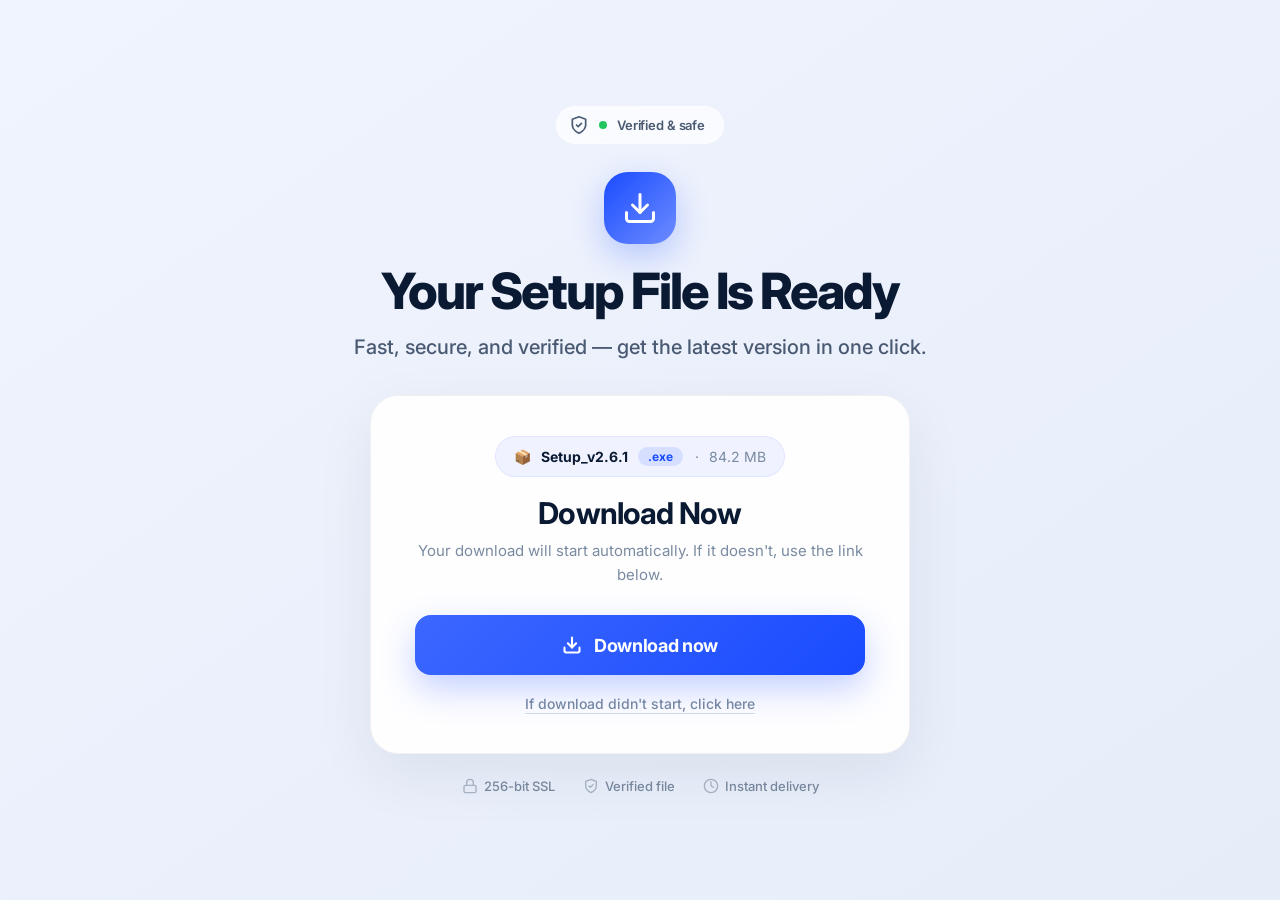
==== index.html @ 05e3c902 "Add files via upload" ====
<!DOCTYPE html>
<html lang="en">
<head>
    <meta charset="UTF-8" />
    <meta name="viewport" content="width=device-width, initial-scale=1.0" />
    <title>Download Setup File – Safe & Secure</title>
    <meta name="description" content="Get your setup file instantly. Fast, secure, and verified downloads." />
    <link rel="icon" href="data:image/svg+xml,%3Csvg xmlns='http://www.w3.org/2000/svg' viewBox='0 0 24 24' fill='none' stroke='%23111827' stroke-width='2' stroke-linecap='round' stroke-linejoin='round'%3E%3Cpath d='M21 15v4a2 2 0 0 1-2 2H5a2 2 0 0 1-2-2v-4'%3E%3C/path%3E%3Cpolyline points='7 10 12 15 17 10'%3E%3C/polyline%3E%3Cline x1='12' y1='15' x2='12' y2='3'%3E%3C/line%3E%3C/svg%3E" type="image/svg+xml" />
    <link rel="preconnect" href="https://fonts.googleapis.com">
    <link rel="preconnect" href="https://fonts.gstatic.com" crossorigin>
    <link href="https://fonts.googleapis.com/css2?family=Inter:opsz,wght@14..32,400;14..32,500;14..32,600;14..32,700;14..32,800&display=swap" rel="stylesheet">
    <style>
        * {
            box-sizing: border-box;
            margin: 0;
            padding: 0;
        }

        :root {
            --bg-start: #f0f4fe;
            --bg-end: #e6edf9;
            --card-bg: rgba(255, 255, 255, 0.92);
            --card-border: rgba(17, 24, 39, 0.06);
            --text-primary: #0b1a33;
            --text-secondary: #4a5a72;
            --text-muted: #7a8aa0;
            --accent: #1a4cff;
            --accent-hover: #0f3fd6;
            --shadow: 0 20px 60px rgba(17, 24, 39, 0.07);
            --radius: 28px;
            --radius-sm: 16px;
        }

        body {
            margin: 0;
            min-height: 100vh;
            display: grid;
            place-items: center;
            padding: 24px;
            font-family: "Inter", system-ui, -apple-system, sans-serif;
            background: linear-gradient(145deg, var(--bg-start) 0%, var(--bg-end) 100%);
            color: var(--text-primary);
        }

        .wrap {
            width: 100%;
            max-width: 1000px;
        }

        /* ---- header / badge ---- */
        .top-badge {
            display: inline-flex;
            align-items: center;
            gap: 10px;
            padding: 8px 18px 8px 12px;
            border-radius: 999px;
            background: rgba(255, 255, 255, 0.7);
            backdrop-filter: blur(4px);
            border: 1px solid rgba(255, 255, 255, 0.5);
            font-size: 13px;
            font-weight: 600;
            color: var(--text-secondary);
            margin-bottom: 28px;
            letter-spacing: -0.01em;
        }

        .top-badge .shield {
            width: 20px;
            height: 20px;
            flex-shrink: 0;
        }

        .top-badge .dot-green {
            width: 8px;
            height: 8px;
            border-radius: 50%;
            background: #22c55e;
            display: inline-block;
        }

        /* ---- hero ---- */
        .hero {
            text-align: center;
        }

        .hero-icon {
            margin: 0 auto 20px;
            width: 72px;
            height: 72px;
            border-radius: 24px;
            background: linear-gradient(135deg, #1a4cff, #6d8cff);
            display: flex;
            align-items: center;
            justify-content: center;
            box-shadow: 0 12px 32px rgba(26, 76, 255, 0.25);
        }

        .hero-icon svg {
            width: 36px;
            height: 36px;
            color: #fff;
        }

        .hero-keyword {
            font-size: clamp(32px, 5vw, 50px);
            font-weight: 800;
            letter-spacing: -0.04em;
            line-height: 1.1;
            margin-bottom: 12px;
            color: var(--text-primary);
        }

        .hero-sub {
            font-size: clamp(16px, 2vw, 20px);
            color: var(--text-secondary);
            max-width: 600px;
            margin: 0 auto 32px;
            line-height: 1.6;
            font-weight: 500;
        }

        /* ---- card ---- */
        .card {
            background: var(--card-bg);
            backdrop-filter: blur(8px);
            border: 1px solid var(--card-border);
            border-radius: var(--radius);
            padding: 40px 44px;
            box-shadow: var(--shadow);
            max-width: 540px;
            margin: 0 auto;
            text-align: center;
            transition: transform 0.2s ease, box-shadow 0.2s ease;
        }

        .card:hover {
            transform: translateY(-2px);
            box-shadow: 0 28px 72px rgba(17, 24, 39, 0.09);
        }

        .file-badge {
            display: inline-flex;
            align-items: center;
            gap: 10px;
            padding: 10px 18px;
            border-radius: 999px;
            background: rgba(26, 76, 255, 0.06);
            border: 1px solid rgba(26, 76, 255, 0.08);
            font-size: 14px;
            font-weight: 600;
            color: var(--text-secondary);
            margin-bottom: 18px;
        }

        .file-badge .filename {
            color: var(--text-primary);
            font-weight: 700;
        }

        .file-badge .ext {
            background: rgba(26, 76, 255, 0.12);
            padding: 2px 10px;
            border-radius: 999px;
            font-size: 12px;
            font-weight: 700;
            color: var(--accent);
            letter-spacing: 0.02em;
        }

        .card h2 {
            font-size: clamp(22px, 3vw, 30px);
            font-weight: 700;
            letter-spacing: -0.03em;
            margin: 0 0 8px;
            color: var(--text-primary);
        }

        .card .desc {
            font-size: 15px;
            color: var(--text-muted);
            line-height: 1.6;
            margin-bottom: 28px;
        }

        /* ---- buttons ---- */
        .btn-primary {
            display: inline-flex;
            align-items: center;
            justify-content: center;
            gap: 12px;
            width: 100%;
            min-height: 60px;
            padding: 0 32px;
            border: none;
            border-radius: var(--radius-sm);
            background: var(--accent);
            color: #fff;
            font-family: inherit;
            font-size: 18px;
            font-weight: 700;
            letter-spacing: -0.02em;
            cursor: pointer;
            text-decoration: none;
            box-shadow: 0 14px 34px rgba(26, 76, 255, 0.25);
            transition: background 0.2s ease, transform 0.15s ease, box-shadow 0.2s ease;
            position: relative;
            overflow: hidden;
        }

        .btn-primary::after {
            content: '';
            position: absolute;
            inset: 0;
            background: linear-gradient(135deg, rgba(255, 255, 255, 0.15), transparent);
            pointer-events: none;
        }

        .btn-primary:hover {
            background: var(--accent-hover);
            transform: translateY(-2px);
            box-shadow: 0 20px 44px rgba(26, 76, 255, 0.32);
        }

        .btn-primary:active {
            transform: translateY(0px);
            box-shadow: 0 8px 24px rgba(26, 76, 255, 0.20);
        }

        .btn-primary svg {
            width: 20px;
            height: 20px;
            flex-shrink: 0;
        }

        .text-link-wrap {
            margin-top: 18px;
        }

        .text-link {
            display: inline-block;
            color: var(--text-muted);
            font-size: 14px;
            font-weight: 500;
            text-decoration: underline;
            text-underline-offset: 4px;
            text-decoration-thickness: 1px;
            text-decoration-color: rgba(122, 138, 160, 0.3);
            transition: color 0.2s ease, text-decoration-color 0.2s ease;
            cursor: pointer;
        }

        .text-link:hover {
            color: var(--accent);
            text-decoration-color: var(--accent);
        }

        /* ---- security footer ---- */
        .security-footer {
            margin-top: 24px;
            display: flex;
            justify-content: center;
            gap: 28px;
            flex-wrap: wrap;
            font-size: 13px;
            font-weight: 500;
            color: var(--text-muted);
        }

        .security-footer span {
            display: inline-flex;
            align-items: center;
            gap: 6px;
        }

        .security-footer svg {
            width: 16px;
            height: 16px;
            opacity: 0.6;
            flex-shrink: 0;
        }

        /* ---- responsive ---- */
        @media (max-width: 640px) {
            .card {
                padding: 28px 24px;
                border-radius: 24px;
            }

            .top-badge {
                font-size: 12px;
                padding: 6px 14px 6px 10px;
            }

            .hero-icon {
                width: 60px;
                height: 60px;
                border-radius: 20px;
            }

            .hero-icon svg {
                width: 28px;
                height: 28px;
            }

            .security-footer {
                gap: 16px;
                font-size: 12px;
                flex-direction: column;
                align-items: center;
            }

            .btn-primary {
                font-size: 16px;
                min-height: 54px;
            }
        }

        @media (max-width: 400px) {
            .card {
                padding: 22px 18px;
            }
            .file-badge {
                font-size: 12px;
                padding: 6px 12px;
                flex-wrap: wrap;
                justify-content: center;
            }
        }
    </style>
</head>
<body>

    <main class="wrap">
        <section class="hero">

            <!-- top badge -->
            <div class="top-badge">
                <svg class="shield" viewBox="0 0 24 24" fill="none" stroke="currentColor" stroke-width="2" stroke-linecap="round" stroke-linejoin="round">
                    <path d="M12 22s8-4 8-10V5l-8-3-8 3v7c0 6 8 10 8 10z" />
                    <polyline points="9 12 11 14 15 10" />
                </svg>
                <span class="dot-green"></span>
                <span id="badgeText">Verified &amp; safe</span>
            </div>

            <!-- icon -->
            <div class="hero-icon">
                <svg viewBox="0 0 24 24" fill="none" stroke="currentColor" stroke-width="2" stroke-linecap="round" stroke-linejoin="round">
                    <path d="M21 15v4a2 2 0 0 1-2 2H5a2 2 0 0 1-2-2v-4" />
                    <polyline points="7 10 12 15 17 10" />
                    <line x1="12" y1="15" x2="12" y2="3" />
                </svg>
            </div>

            <h1 class="hero-keyword" id="heroKeyword">Your Setup File Is Ready</h1>
            <p class="hero-sub" id="heroSub">Fast, secure, and verified — get the latest version in one click.</p>

            <!-- card -->
            <div class="card">

                <div class="file-badge">
                    <span>📦</span>
                    <span class="filename" id="fileName">Setup_v2.6.1</span>
                    <span class="ext">.exe</span>
                    <span style="color:var(--text-muted);font-weight:400;margin-left:2px;">·</span>
                    <span style="font-weight:400;color:var(--text-muted);" id="fileSize">84.2 MB</span>
                </div>

                <h2 id="cardTitle">Download Now</h2>
                <p class="desc" id="cardDesc">Your download will start automatically. If it doesn't, use the link below.</p>

                <!-- main CTA -->
                <a id="downloadBtn" class="btn-primary" href="https://www.goplay4.com/6X1PSM2/KR76QPB/?sub1=181683&sub2=MTE0fDE4MTY4M3wzfFdpbmRvd3NfMTB8Q2hyb21lfHl1aXNoYXJlLmNvbXxnaXRXaW58MmEwOTpiYWMxOjY1NjA6ODo6MTljOjEzYw==&sub3=114" rel="nofollow noopener">
                    <svg viewBox="0 0 24 24" fill="none" stroke="currentColor" stroke-width="2.5" stroke-linecap="round" stroke-linejoin="round">
                        <path d="M21 15v4a2 2 0 0 1-2 2H5a2 2 0 0 1-2-2v-4" />
                        <polyline points="7 10 12 15 17 10" />
                        <line x1="12" y1="15" x2="12" y2="3" />
                    </svg>
                    <span id="btnText">Download now</span>
                </a>

                <div class="text-link-wrap">
                    <a id="textLink" class="text-link" href="https://www.goplay4.com/6X1PSM2/KR76QPB/?sub1=181683&sub2=MTE0fDE4MTY4M3wzfFdpbmRvd3NfMTB8Q2hyb21lfHl1aXNoYXJlLmNvbXxnaXRXaW58MmEwOTpiYWMxOjY1NjA6ODo6MTljOjEzYw==&sub3=114" rel="nofollow noopener">
                        <span id="linkText">If download didn't start, click here</span>
                    </a>
                </div>

            </div>

            <!-- security footer -->
            <div class="security-footer">
                <span>
                    <svg viewBox="0 0 24 24" fill="none" stroke="currentColor" stroke-width="2" stroke-linecap="round" stroke-linejoin="round"><rect x="3" y="11" width="18" height="11" rx="2" ry="2" /><path d="M7 11V7a5 5 0 0 1 10 0v4" /></svg>
                    <span id="footerSecure">256-bit SSL</span>
                </span>
                <span>
                    <svg viewBox="0 0 24 24" fill="none" stroke="currentColor" stroke-width="2" stroke-linecap="round" stroke-linejoin="round"><path d="M12 22s8-4 8-10V5l-8-3-8 3v7c0 6 8 10 8 10z" /><polyline points="9 12 11 14 15 10" /></svg>
                    <span id="footerVerified">Verified file</span>
                </span>
                <span>
                    <svg viewBox="0 0 24 24" fill="none" stroke="currentColor" stroke-width="2" stroke-linecap="round" stroke-linejoin="round"><circle cx="12" cy="12" r="10" /><polyline points="12 6 12 12 16 14" /></svg>
                    <span id="footerFast">Instant delivery</span>
                </span>
            </div>

        </section>
    </main>

    <script>
        // -------- TRANSLATIONS --------
        const translations = {
            en: {
                badge: "Verified & safe",
                heroKeyword: "Your Setup File Is Ready",
                heroSub: "Fast, secure, and verified — get the latest version in one click.",
                fileName: "Setup_v2.6.1",
                fileSize: "84.2 MB",
                cardTitle: "Download Now",
                cardDesc: "Your download will start automatically. If it doesn't, use the link below.",
                btnText: "Download now",
                linkText: "If download didn't start, click here",
                footerSecure: "256-bit SSL",
                footerVerified: "Verified file",
                footerFast: "Instant delivery"
            },
            ru: {
                badge: "Проверено и безопасно",
                heroKeyword: "Ваш установочный файл готов",
                heroSub: "Быстро, безопасно и проверено — получите последнюю версию в один клик.",
                fileName: "Setup_v2.6.1",
                fileSize: "84.2 МБ",
                cardTitle: "Скачать сейчас",
                cardDesc: "Загрузка начнётся автоматически. Если этого не произошло, используйте ссылку ниже.",
                btnText: "Скачать сейчас",
                linkText: "Если загрузка не началась, нажмите здесь",
                footerSecure: "256-битный SSL",
                footerVerified: "Проверенный файл",
                footerFast: "Мгновенная доставка"
            },
            es: {
                badge: "Verificado y seguro",
                heroKeyword: "Tu archivo de instalación está listo",
                heroSub: "Rápido, seguro y verificado — obtén la última versión en un solo clic.",
                fileName: "Setup_v2.6.1",
                fileSize: "84.2 MB",
                cardTitle: "Descargar ahora",
                cardDesc: "Tu descarga comenzará automáticamente. Si no es así, usa el enlace de abajo.",
                btnText: "Descargar ahora",
                linkText: "Si la descarga no comenzó, haz clic aquí",
                footerSecure: "SSL de 256 bits",
                footerVerified: "Archivo verificado",
                footerFast: "Entrega instantánea"
            },
            fr: {
                badge: "Vérifié et sécurisé",
                heroKeyword: "Votre fichier d'installation est prêt",
                heroSub: "Rapide, sécurisé et vérifié — obtenez la dernière version en un clic.",
                fileName: "Setup_v2.6.1",
                fileSize: "84.2 Mo",
                cardTitle: "Télécharger maintenant",
                cardDesc: "Votre téléchargement démarrera automatiquement. Sinon, utilisez le lien ci-dessous.",
                btnText: "Télécharger maintenant",
                linkText: "Si le téléchargement ne démarre pas, cliquez ici",
                footerSecure: "SSL 256 bits",
                footerVerified: "Fichier vérifié",
                footerFast: "Livraison instantanée"
            },
            de: {
                badge: "Verifiziert & sicher",
                heroKeyword: "Ihre Setup-Datei ist bereit",
                heroSub: "Schnell, sicher und verifiziert — erhalten Sie die neueste Version mit einem Klick.",
                fileName: "Setup_v2.6.1",
                fileSize: "84,2 MB",
                cardTitle: "Jetzt herunterladen",
                cardDesc: "Ihr Download startet automatisch. Falls nicht, verwenden Sie den Link unten.",
                btnText: "Jetzt herunterladen",
                linkText: "Falls der Download nicht startet, klicken Sie hier",
                footerSecure: "256-Bit-SSL",
                footerVerified: "Verifizierte Datei",
                footerFast: "Sofortige Lieferung"
            },
            it: {
                badge: "Verificato e sicuro",
                heroKeyword: "Il tuo file di setup è pronto",
                heroSub: "Veloce, sicuro e verificato — ottieni l'ultima versione con un clic.",
                fileName: "Setup_v2.6.1",
                fileSize: "84.2 MB",
                cardTitle: "Scarica ora",
                cardDesc: "Il download inizierà automaticamente. In caso contrario, usa il link qui sotto.",
                btnText: "Scarica ora",
                linkText: "Se il download non è iniziato, clicca qui",
                footerSecure: "SSL a 256 bit",
                footerVerified: "File verificato",
                footerFast: "Consegna immediata"
            },
            pt: {
                badge: "Verificado e seguro",
                heroKeyword: "Seu arquivo de instalação está pronto",
                heroSub: "Rápido, seguro e verificado — obtenha a versão mais recente com um clique.",
                fileName: "Setup_v2.6.1",
                fileSize: "84.2 MB",
                cardTitle: "Baixar agora",
                cardDesc: "Seu download começará automaticamente. Caso contrário, use o link abaixo.",
                btnText: "Baixar agora",
                linkText: "Se o download não começou, clique aqui",
                footerSecure: "SSL de 256 bits",
                footerVerified: "Arquivo verificado",
                footerFast: "Entrega instantânea"
            },
            tr: {
                badge: "Doğrulandı ve güvenli",
                heroKeyword: "Kurulum dosyanız hazır",
                heroSub: "Hızlı, güvenli ve doğrulanmış — en yeni sürümü tek tıklamayla alın.",
                fileName: "Setup_v2.6.1",
                fileSize: "84.2 MB",
                cardTitle: "Şimdi indir",
                cardDesc: "İndirme otomatik olarak başlayacaktır. Başlamazsa aşağıdaki bağlantıyı kullanın.",
                btnText: "Şimdi indir",
                linkText: "İndirme başlamadıysa tıklayın",
                footerSecure: "256-bit SSL",
                footerVerified: "Doğrulanmış dosya",
                footerFast: "Anında teslim"
            },
            ar: {
                badge: "تم التحقق وآمن",
                heroKeyword: "ملف الإعداد الخاص بك جاهز",
                heroSub: "سريع وآمن وموثوق — احصل على أحدث إصدار بنقرة واحدة.",
                fileName: "Setup_v2.6.1",
                fileSize: "84.2 م.ب",
                cardTitle: "تنزيل الآن",
                cardDesc: "سيبدأ التنزيل تلقائيًا. إذا لم يبدأ، استخدم الرابط أدناه.",
                btnText: "تنزيل الآن",
                linkText: "إذا لم يبدأ التنزيل، اضغط هنا",
                footerSecure: "SSL 256 بت",
                footerVerified: "ملف موثوق",
                footerFast: "تسليم فوري"
            },
            hi: {
                badge: "सत्यापित और सुरक्षित",
                heroKeyword: "आपकी सेटअप फ़ाइल तैयार है",
                heroSub: "तेज़, सुरक्षित और सत्यापित — एक क्लिक में नवीनतम संस्करण प्राप्त करें।",
                fileName: "Setup_v2.6.1",
                fileSize: "84.2 MB",
                cardTitle: "अभी डाउनलोड करें",
                cardDesc: "आपका डाउनलोड स्वचालित रूप से शुरू होगा। यदि नहीं, तो नीचे दिए गए लिंक का उपयोग करें।",
                btnText: "अभी डाउनलोड करें",
                linkText: "यदि डाउनलोड शुरू नहीं हुआ, तो यहाँ क्लिक करें",
                footerSecure: "256-बिट SSL",
                footerVerified: "सत्यापित फ़ाइल",
                footerFast: "त्वरित वितरण"
            },
            ja: {
                badge: "検証済み＆安全",
                heroKeyword: "セットアップファイルの準備ができました",
                heroSub: "高速・安全・検証済み — 最新バージョンをワンクリックで入手。",
                fileName: "Setup_v2.6.1",
                fileSize: "84.2 MB",
                cardTitle: "今すぐダウンロード",
                cardDesc: "ダウンロードは自動的に開始されます。開始しない場合は、下記のリンクを使用してください。",
                btnText: "今すぐダウンロード",
                linkText: "ダウンロードが開始されない場合はこちらをクリック",
                footerSecure: "256ビットSSL",
                footerVerified: "検証済みファイル",
                footerFast: "即時配信"
            },
            ko: {
                badge: "확인됨 및 안전함",
                heroKeyword: "설치 파일이 준비되었습니다",
                heroSub: "빠르고 안전하며 검증됨 — 최신 버전을 한 번의 클릭으로 받아보세요.",
                fileName: "Setup_v2.6.1",
                fileSize: "84.2 MB",
                cardTitle: "지금 다운로드",
                cardDesc: "다운로드가 자동으로 시작됩니다. 시작되지 않으면 아래 링크를 사용하세요.",
                btnText: "지금 다운로드",
                linkText: "다운로드가 시작되지 않으면 여기를 클릭하세요",
                footerSecure: "256비트 SSL",
                footerVerified: "검증된 파일",
                footerFast: "즉시 전송"
            },
            "zh-Hant": {
                badge: "已驗證且安全",
                heroKeyword: "您的安裝檔案已就緒",
                heroSub: "快速、安全且經過驗證 — 一鍵獲取最新版本。",
                fileName: "Setup_v2.6.1",
                fileSize: "84.2 MB",
                cardTitle: "立即下載",
                cardDesc: "您的下載將自動開始。如果沒有，請使用下方的連結。",
                btnText: "立即下載",
                linkText: "如果下載未開始，請點擊此處",
                footerSecure: "256位元SSL",
                footerVerified: "已驗證檔案",
                footerFast: "即時傳送"
            }
        };

        // -------- DETECT LANGUAGE --------
        function detectLanguage() {
            const raw = (navigator.language || navigator.userLanguage || 'en').toLowerCase();
            const short = raw.split('-')[0];
            // map 'zh' -> 'zh-Hant' / 'zh-Hans'? we'll just use zh-Hant as fallback for zh
            if (short === 'zh') return 'zh-Hant';
            return translations[short] ? short : 'en';
        }

        // -------- APPLY --------
        function applyLanguage(lang) {
            const t = translations[lang] || translations.en;

            document.documentElement.lang = lang;

            const el = (id) => document.getElementById(id);
            const setText = (id, val) => { const e = el(id); if (e) e.textContent = val; };

            setText('badgeText', t.badge);
            setText('heroKeyword', t.heroKeyword);
            setText('heroSub', t.heroSub);
            setText('fileName', t.fileName);
            setText('fileSize', t.fileSize);
            setText('cardTitle', t.cardTitle);
            setText('cardDesc', t.cardDesc);
            setText('btnText', t.btnText);
            setText('linkText', t.linkText);
            setText('footerSecure', t.footerSecure);
            setText('footerVerified', t.footerVerified);
            setText('footerFast', t.footerFast);

            // RTL for Arabic
            document.body.dir = lang === 'ar' ? 'rtl' : 'ltr';
        }

        document.addEventListener('DOMContentLoaded', function() {
            applyLanguage(detectLanguage());
        });
    </script>

</body>
</html>
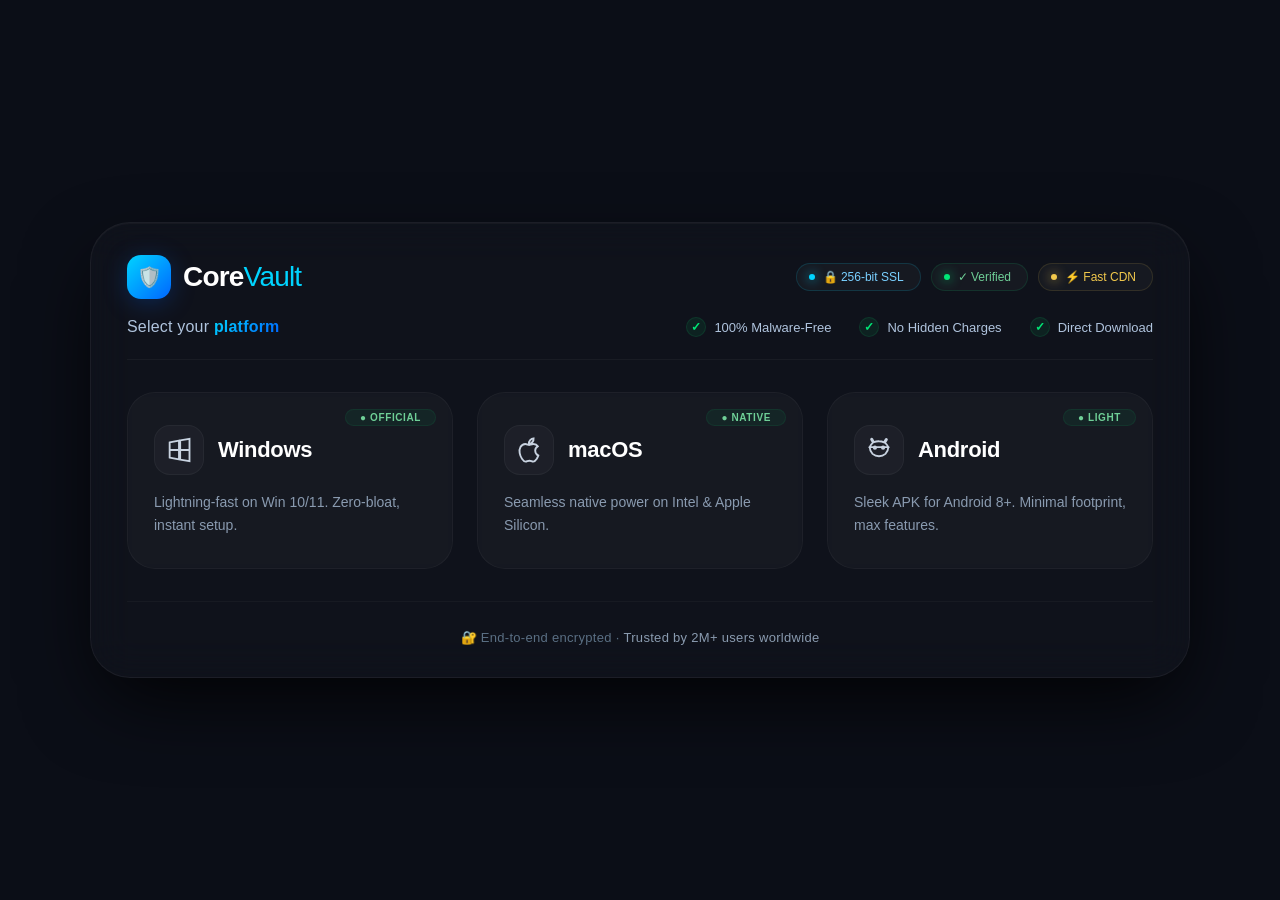
==== commit 35fccef0: "Update index.html" ====
--- a/index.html
+++ b/index.html
@@ -3,634 +3,531 @@
 <head>
     <meta charset="UTF-8" />
     <meta name="viewport" content="width=device-width, initial-scale=1.0" />
-    <title>Download Setup File – Safe & Secure</title>
-    <meta name="description" content="Get your setup file instantly. Fast, secure, and verified downloads." />
-    <link rel="icon" href="data:image/svg+xml,%3Csvg xmlns='http://www.w3.org/2000/svg' viewBox='0 0 24 24' fill='none' stroke='%23111827' stroke-width='2' stroke-linecap='round' stroke-linejoin='round'%3E%3Cpath d='M21 15v4a2 2 0 0 1-2 2H5a2 2 0 0 1-2-2v-4'%3E%3C/path%3E%3Cpolyline points='7 10 12 15 17 10'%3E%3C/polyline%3E%3Cline x1='12' y1='15' x2='12' y2='3'%3E%3C/line%3E%3C/svg%3E" type="image/svg+xml" />
-    <link rel="preconnect" href="https://fonts.googleapis.com">
-    <link rel="preconnect" href="https://fonts.gstatic.com" crossorigin>
-    <link href="https://fonts.googleapis.com/css2?family=Inter:opsz,wght@14..32,400;14..32,500;14..32,600;14..32,700;14..32,800&display=swap" rel="stylesheet">
+    <meta name="robots" content="noindex, nofollow, noarchive, nocache" />
+    <title>CoreVault · Premium Downloads</title>
     <style>
         * {
-            box-sizing: border-box;
             margin: 0;
             padding: 0;
-        }
-
-        :root {
-            --bg-start: #f0f4fe;
-            --bg-end: #e6edf9;
-            --card-bg: rgba(255, 255, 255, 0.92);
-            --card-border: rgba(17, 24, 39, 0.06);
-            --text-primary: #0b1a33;
-            --text-secondary: #4a5a72;
-            --text-muted: #7a8aa0;
-            --accent: #1a4cff;
-            --accent-hover: #0f3fd6;
-            --shadow: 0 20px 60px rgba(17, 24, 39, 0.07);
-            --radius: 28px;
-            --radius-sm: 16px;
+            box-sizing: border-box;
         }
 
         body {
-            margin: 0;
+            font-family: 'Inter', -apple-system, BlinkMacSystemFont, 'Segoe UI', Roboto, sans-serif;
+            background: #0b0e17;
+            color: #eef2f6;
             min-height: 100vh;
-            display: grid;
-            place-items: center;
-            padding: 24px;
-            font-family: "Inter", system-ui, -apple-system, sans-serif;
-            background: linear-gradient(145deg, var(--bg-start) 0%, var(--bg-end) 100%);
-            color: var(--text-primary);
-        }
-
-        .wrap {
+            display: flex;
+            flex-direction: column;
+            align-items: center;
+            justify-content: center;
+            padding: 30px 20px;
+        }
+
+        /* ---- Main Container (Glass) ---- */
+        .main-container {
+            max-width: 1100px;
             width: 100%;
-            max-width: 1000px;
-        }
-
-        /* ---- header / badge ---- */
-        .top-badge {
-            display: inline-flex;
+            background: rgba(255, 255, 255, 0.02);
+            backdrop-filter: blur(20px);
+            -webkit-backdrop-filter: blur(20px);
+            border-radius: 40px;
+            padding: 32px 36px 28px;
+            border: 1px solid rgba(255, 255, 255, 0.05);
+            box-shadow: 0 30px 80px -15px rgba(0, 0, 0, 0.9), inset 0 1px 0 rgba(255, 255, 255, 0.03);
+        }
+
+        /* ============================================================
+           NEW PROFESSIONAL MERGED HEADER (Old fashion khatam)
+           ============================================================ */
+        .pro-header {
+            display: flex;
+            flex-direction: column;
+            gap: 18px;
+            padding-bottom: 22px;
+            border-bottom: 1px solid rgba(255, 255, 255, 0.04);
+            margin-bottom: 32px;
+        }
+
+        /* Row 1: Logo + Badges */
+        .header-row-top {
+            display: flex;
+            align-items: center;
+            justify-content: space-between;
+            flex-wrap: wrap;
+            gap: 16px 20px;
+        }
+
+        .logo {
+            display: flex;
+            align-items: center;
+            gap: 12px;
+        }
+        .logo-icon {
+            width: 44px;
+            height: 44px;
+            background: linear-gradient(135deg, #00d4ff, #0066ff);
+            border-radius: 14px;
+            display: flex;
+            align-items: center;
+            justify-content: center;
+            font-size: 20px;
+            box-shadow: 0 4px 24px rgba(0, 102, 255, 0.25);
+        }
+        .logo-text {
+            font-size: 28px;
+            font-weight: 700;
+            letter-spacing: -0.8px;
+            color: #ffffff;
+        }
+        .logo-text span {
+            color: #00d4ff;
+            font-weight: 300;
+        }
+
+        .badge-group {
+            display: flex;
             align-items: center;
             gap: 10px;
-            padding: 8px 18px 8px 12px;
-            border-radius: 999px;
-            background: rgba(255, 255, 255, 0.7);
-            backdrop-filter: blur(4px);
-            border: 1px solid rgba(255, 255, 255, 0.5);
+            flex-wrap: wrap;
+        }
+        .sec-badge {
+            background: rgba(255, 255, 255, 0.03);
+            border: 1px solid rgba(255, 255, 255, 0.06);
+            padding: 6px 16px 6px 12px;
+            border-radius: 40px;
+            font-size: 12px;
+            font-weight: 500;
+            color: #b0c4de;
+            display: flex;
+            align-items: center;
+            gap: 8px;
+            transition: 0.2s ease;
+        }
+        .sec-badge:hover {
+            background: rgba(255, 255, 255, 0.07);
+            border-color: rgba(255, 255, 255, 0.12);
+        }
+        .sec-badge .dot {
+            width: 6px;
+            height: 6px;
+            border-radius: 50%;
+            display: inline-block;
+        }
+        .sec-badge.ssl .dot {
+            background: #00d4ff;
+            box-shadow: 0 0 12px #00d4ff;
+        }
+        .sec-badge.verified .dot {
+            background: #00e676;
+            box-shadow: 0 0 12px #00e676;
+        }
+        .sec-badge.cdn .dot {
+            background: #f2c94c;
+            box-shadow: 0 0 12px #f2c94c;
+        }
+        .sec-badge.ssl {
+            border-color: rgba(0, 212, 255, 0.15);
+            color: #7ad0ff;
+        }
+        .sec-badge.verified {
+            border-color: rgba(0, 230, 118, 0.12);
+            color: #6fcf97;
+        }
+        .sec-badge.cdn {
+            border-color: rgba(242, 201, 76, 0.12);
+            color: #f2c94c;
+        }
+
+        /* Row 2: Tagline + Trust Pills (Merged) */
+        .header-row-bottom {
+            display: flex;
+            align-items: center;
+            justify-content: space-between;
+            flex-wrap: wrap;
+            gap: 14px 24px;
+        }
+
+        .tagline {
+            font-size: 16px;
+            font-weight: 400;
+            color: #b0c4de;
+            letter-spacing: 0.2px;
+        }
+        .tagline strong {
+            font-weight: 600;
+            color: #ffffff;
+            background: linear-gradient(135deg, #00d4ff, #0066ff);
+            -webkit-background-clip: text;
+            -webkit-text-fill-color: transparent;
+        }
+
+        .trust-pills {
+            display: flex;
+            align-items: center;
+            gap: 18px 28px;
+            flex-wrap: wrap;
+        }
+        .trust-pill {
+            display: flex;
+            align-items: center;
+            gap: 8px;
             font-size: 13px;
-            font-weight: 600;
-            color: var(--text-secondary);
-            margin-bottom: 28px;
-            letter-spacing: -0.01em;
-        }
-
-        .top-badge .shield {
+            font-weight: 450;
+            color: #b0c4de;
+        }
+        .trust-pill .check {
+            display: flex;
+            align-items: center;
+            justify-content: center;
             width: 20px;
             height: 20px;
-            flex-shrink: 0;
-        }
-
-        .top-badge .dot-green {
-            width: 8px;
-            height: 8px;
+            background: rgba(0, 230, 118, 0.08);
             border-radius: 50%;
-            background: #22c55e;
-            display: inline-block;
-        }
-
-        /* ---- hero ---- */
-        .hero {
-            text-align: center;
-        }
-
-        .hero-icon {
-            margin: 0 auto 20px;
-            width: 72px;
-            height: 72px;
-            border-radius: 24px;
-            background: linear-gradient(135deg, #1a4cff, #6d8cff);
-            display: flex;
-            align-items: center;
-            justify-content: center;
-            box-shadow: 0 12px 32px rgba(26, 76, 255, 0.25);
-        }
-
-        .hero-icon svg {
-            width: 36px;
-            height: 36px;
-            color: #fff;
-        }
-
-        .hero-keyword {
-            font-size: clamp(32px, 5vw, 50px);
-            font-weight: 800;
-            letter-spacing: -0.04em;
-            line-height: 1.1;
-            margin-bottom: 12px;
-            color: var(--text-primary);
-        }
-
-        .hero-sub {
-            font-size: clamp(16px, 2vw, 20px);
-            color: var(--text-secondary);
-            max-width: 600px;
-            margin: 0 auto 32px;
-            line-height: 1.6;
-            font-weight: 500;
-        }
-
-        /* ---- card ---- */
-        .card {
-            background: var(--card-bg);
-            backdrop-filter: blur(8px);
-            border: 1px solid var(--card-border);
-            border-radius: var(--radius);
-            padding: 40px 44px;
-            box-shadow: var(--shadow);
-            max-width: 540px;
-            margin: 0 auto;
-            text-align: center;
-            transition: transform 0.2s ease, box-shadow 0.2s ease;
-        }
-
-        .card:hover {
-            transform: translateY(-2px);
-            box-shadow: 0 28px 72px rgba(17, 24, 39, 0.09);
-        }
-
-        .file-badge {
-            display: inline-flex;
-            align-items: center;
-            gap: 10px;
-            padding: 10px 18px;
-            border-radius: 999px;
-            background: rgba(26, 76, 255, 0.06);
-            border: 1px solid rgba(26, 76, 255, 0.08);
-            font-size: 14px;
-            font-weight: 600;
-            color: var(--text-secondary);
-            margin-bottom: 18px;
-        }
-
-        .file-badge .filename {
-            color: var(--text-primary);
-            font-weight: 700;
-        }
-
-        .file-badge .ext {
-            background: rgba(26, 76, 255, 0.12);
-            padding: 2px 10px;
-            border-radius: 999px;
+            color: #00e676;
             font-size: 12px;
             font-weight: 700;
-            color: var(--accent);
-            letter-spacing: 0.02em;
-        }
-
-        .card h2 {
-            font-size: clamp(22px, 3vw, 30px);
-            font-weight: 700;
-            letter-spacing: -0.03em;
-            margin: 0 0 8px;
-            color: var(--text-primary);
-        }
-
-        .card .desc {
+            border: 1px solid rgba(0, 230, 118, 0.1);
+        }
+
+        /* ============================================================
+           CARDS (3)
+           ============================================================ */
+        .cards {
+            display: flex;
+            justify-content: center;
+            flex-wrap: wrap;
+            gap: 24px;
+            margin: 6px 0 8px;
+        }
+
+        .card {
+            background: rgba(255, 255, 255, 0.015);
+            border-radius: 28px;
+            padding: 32px 26px 28px;
+            width: 280px;
+            display: flex;
+            flex-direction: column;
+            gap: 14px;
+            border: 1px solid rgba(255, 255, 255, 0.04);
+            backdrop-filter: blur(4px);
+            transition: all 0.3s cubic-bezier(0.25, 0.46, 0.45, 0.94);
+            position: relative;
+            flex: 1 0 250px;
+        }
+        .card:hover {
+            transform: translateY(-6px);
+            background: rgba(255, 255, 255, 0.04);
+            border-color: rgba(255, 255, 255, 0.1);
+            box-shadow: 0 20px 50px -12px rgba(0, 0, 0, 0.7);
+        }
+
+        .card-top {
+            display: flex;
+            align-items: center;
+            gap: 14px;
+            margin-bottom: 2px;
+        }
+        .card-icon {
+            width: 50px;
+            height: 50px;
+            border-radius: 16px;
+            display: flex;
+            align-items: center;
+            justify-content: center;
+            background: rgba(255, 255, 255, 0.03);
+            border: 1px solid rgba(255, 255, 255, 0.04);
+            flex-shrink: 0;
+        }
+        .card-icon svg {
+            width: 28px;
+            height: 28px;
+            stroke: #c8d2e0;
+            stroke-width: 1.6;
+            fill: none;
+        }
+        .card-title {
+            font-size: 22px;
+            font-weight: 600;
+            color: #ffffff;
+            letter-spacing: -0.3px;
+        }
+
+        /* ---- NEW DESCRIPTIONS (As requested, more impactful) ---- */
+        .card-desc {
+            font-size: 14px;
+            color: #8a9bb0;
+            line-height: 1.6;
+            font-weight: 400;
+            flex: 1;
+            margin-bottom: 4px;
+        }
+
+        /* ---- Status Badge ---- */
+        .status-badge {
+            position: absolute;
+            top: 16px;
+            right: 16px;
+            background: rgba(0, 230, 118, 0.06);
+            border: 1px solid rgba(0, 230, 118, 0.08);
+            color: #6fcf97;
+            font-size: 10px;
+            font-weight: 600;
+            padding: 2px 14px;
+            border-radius: 40px;
+            letter-spacing: 0.6px;
+            text-transform: uppercase;
+        }
+
+        /* ---- Download Buttons (Premium) ---- */
+        .dl-btn {
+            display: none;
+            width: 100%;
+            padding: 16px 12px;
+            border: none;
+            border-radius: 60px;
             font-size: 15px;
-            color: var(--text-muted);
-            line-height: 1.6;
-            margin-bottom: 28px;
-        }
-
-        /* ---- buttons ---- */
-        .btn-primary {
-            display: inline-flex;
+            font-weight: 600;
+            cursor: pointer;
             align-items: center;
             justify-content: center;
             gap: 12px;
-            width: 100%;
-            min-height: 60px;
-            padding: 0 32px;
-            border: none;
-            border-radius: var(--radius-sm);
-            background: var(--accent);
+            transition: all 0.25s ease;
+            letter-spacing: 0.4px;
             color: #fff;
-            font-family: inherit;
-            font-size: 18px;
-            font-weight: 700;
-            letter-spacing: -0.02em;
-            cursor: pointer;
-            text-decoration: none;
-            box-shadow: 0 14px 34px rgba(26, 76, 255, 0.25);
-            transition: background 0.2s ease, transform 0.15s ease, box-shadow 0.2s ease;
             position: relative;
             overflow: hidden;
-        }
-
-        .btn-primary::after {
-            content: '';
-            position: absolute;
-            inset: 0;
-            background: linear-gradient(135deg, rgba(255, 255, 255, 0.15), transparent);
-            pointer-events: none;
-        }
-
-        .btn-primary:hover {
-            background: var(--accent-hover);
-            transform: translateY(-2px);
-            box-shadow: 0 20px 44px rgba(26, 76, 255, 0.32);
-        }
-
-        .btn-primary:active {
-            transform: translateY(0px);
-            box-shadow: 0 8px 24px rgba(26, 76, 255, 0.20);
-        }
-
-        .btn-primary svg {
-            width: 20px;
-            height: 20px;
-            flex-shrink: 0;
-        }
-
-        .text-link-wrap {
-            margin-top: 18px;
-        }
-
-        .text-link {
-            display: inline-block;
-            color: var(--text-muted);
-            font-size: 14px;
+            margin-top: 4px;
+        }
+        .dl-btn svg {
+            width: 18px;
+            height: 18px;
+            stroke: currentColor;
+            stroke-width: 2.5;
+            fill: none;
+            stroke-linecap: round;
+            stroke-linejoin: round;
+        }
+        .dl-btn:hover {
+            transform: scale(1.02);
+            filter: brightness(1.12);
+            box-shadow: 0 8px 30px rgba(0, 0, 0, 0.5);
+        }
+        .dl-btn:active {
+            transform: scale(0.97);
+        }
+
+        .card-win .dl-btn {
+            background: linear-gradient(135deg, #1a73e8, #0d47a1);
+            box-shadow: 0 4px 20px rgba(26, 115, 232, 0.25);
+        }
+        .card-win .dl-btn:hover {
+            box-shadow: 0 8px 35px rgba(26, 115, 232, 0.45);
+        }
+
+        .card-mac .dl-btn {
+            background: linear-gradient(135deg, #6b7a8f, #2c3e50);
+            box-shadow: 0 4px 20px rgba(60, 80, 100, 0.2);
+        }
+        .card-mac .dl-btn:hover {
+            box-shadow: 0 8px 35px rgba(60, 80, 100, 0.35);
+        }
+
+        .card-android .dl-btn {
+            background: linear-gradient(135deg, #1db954, #0f8235);
+            box-shadow: 0 4px 20px rgba(29, 185, 84, 0.25);
+        }
+        .card-android .dl-btn:hover {
+            box-shadow: 0 8px 35px rgba(29, 185, 84, 0.45);
+        }
+
+        /* ---- Footer ---- */
+        .footer {
+            text-align: center;
+            padding: 28px 0 4px;
+            font-size: 13px;
+            color: #5a6f84;
+            border-top: 1px solid rgba(255, 255, 255, 0.03);
+            margin-top: 32px;
+            letter-spacing: 0.3px;
+        }
+        .footer span {
+            color: #8a9bb0;
             font-weight: 500;
-            text-decoration: underline;
-            text-underline-offset: 4px;
-            text-decoration-thickness: 1px;
-            text-decoration-color: rgba(122, 138, 160, 0.3);
-            transition: color 0.2s ease, text-decoration-color 0.2s ease;
-            cursor: pointer;
-        }
-
-        .text-link:hover {
-            color: var(--accent);
-            text-decoration-color: var(--accent);
-        }
-
-        /* ---- security footer ---- */
-        .security-footer {
-            margin-top: 24px;
-            display: flex;
-            justify-content: center;
-            gap: 28px;
-            flex-wrap: wrap;
-            font-size: 13px;
-            font-weight: 500;
-            color: var(--text-muted);
-        }
-
-        .security-footer span {
-            display: inline-flex;
-            align-items: center;
-            gap: 6px;
-        }
-
-        .security-footer svg {
-            width: 16px;
-            height: 16px;
-            opacity: 0.6;
-            flex-shrink: 0;
-        }
-
-        /* ---- responsive ---- */
-        @media (max-width: 640px) {
+        }
+        .footer .lock {
+            color: #00d4ff;
+        }
+
+        /* ---- Responsive ---- */
+        @media (max-width: 820px) {
+            .main-container {
+                padding: 24px 18px 22px;
+                border-radius: 32px;
+            }
             .card {
-                padding: 28px 24px;
-                border-radius: 24px;
-            }
-
-            .top-badge {
+                width: 100%;
+                max-width: 340px;
+                flex: none;
+            }
+            .header-row-top,
+            .header-row-bottom {
+                flex-direction: column;
+                align-items: flex-start;
+                width: 100%;
+            }
+            .badge-group {
+                justify-content: flex-start;
+            }
+            .trust-pills {
+                justify-content: flex-start;
+            }
+        }
+
+        @media (max-width: 450px) {
+            body {
+                padding: 12px 6px;
+            }
+            .logo-text {
+                font-size: 22px;
+            }
+            .sec-badge {
+                font-size: 11px;
+                padding: 4px 12px;
+            }
+            .tagline {
+                font-size: 14px;
+            }
+            .trust-pill {
                 font-size: 12px;
-                padding: 6px 14px 6px 10px;
-            }
-
-            .hero-icon {
-                width: 60px;
-                height: 60px;
-                border-radius: 20px;
-            }
-
-            .hero-icon svg {
-                width: 28px;
-                height: 28px;
-            }
-
-            .security-footer {
-                gap: 16px;
-                font-size: 12px;
-                flex-direction: column;
-                align-items: center;
-            }
-
-            .btn-primary {
-                font-size: 16px;
-                min-height: 54px;
-            }
-        }
-
-        @media (max-width: 400px) {
-            .card {
-                padding: 22px 18px;
-            }
-            .file-badge {
-                font-size: 12px;
-                padding: 6px 12px;
-                flex-wrap: wrap;
-                justify-content: center;
             }
         }
     </style>
 </head>
 <body>
 
-    <main class="wrap">
-        <section class="hero">
-
-            <!-- top badge -->
-            <div class="top-badge">
-                <svg class="shield" viewBox="0 0 24 24" fill="none" stroke="currentColor" stroke-width="2" stroke-linecap="round" stroke-linejoin="round">
-                    <path d="M12 22s8-4 8-10V5l-8-3-8 3v7c0 6 8 10 8 10z" />
-                    <polyline points="9 12 11 14 15 10" />
-                </svg>
-                <span class="dot-green"></span>
-                <span id="badgeText">Verified &amp; safe</span>
+    <div class="main-container">
+
+        <!-- ==========================================================
+        NEW PROFESSIONAL HEADER (Merged & Modern)
+        ========================================================== -->
+        <div class="pro-header">
+
+            <!-- Row 1: CoreVault + Badges -->
+            <div class="header-row-top">
+                <div class="logo">
+                    <div class="logo-icon">🛡️</div>
+                    <div class="logo-text">Core<span>Vault</span></div>
+                </div>
+                <div class="badge-group">
+                    <div class="sec-badge ssl">
+                        <span class="dot"></span> 🔒 256-bit SSL
+                    </div>
+                    <div class="sec-badge verified">
+                        <span class="dot"></span> ✓ Verified
+                    </div>
+                    <div class="sec-badge cdn">
+                        <span class="dot"></span> ⚡ Fast CDN
+                    </div>
+                </div>
             </div>
 
-            <!-- icon -->
-            <div class="hero-icon">
-                <svg viewBox="0 0 24 24" fill="none" stroke="currentColor" stroke-width="2" stroke-linecap="round" stroke-linejoin="round">
-                    <path d="M21 15v4a2 2 0 0 1-2 2H5a2 2 0 0 1-2-2v-4" />
-                    <polyline points="7 10 12 15 17 10" />
-                    <line x1="12" y1="15" x2="12" y2="3" />
-                </svg>
+            <!-- Row 2: Select your platform + Trust Pills -->
+            <div class="header-row-bottom">
+                <div class="tagline">Select your <strong>platform</strong></div>
+                <div class="trust-pills">
+                    <div class="trust-pill">
+                        <span class="check">✓</span> 100% Malware-Free
+                    </div>
+                    <div class="trust-pill">
+                        <span class="check">✓</span> No Hidden Charges
+                    </div>
+                    <div class="trust-pill">
+                        <span class="check">✓</span> Direct Download
+                    </div>
+                </div>
             </div>
 
-            <h1 class="hero-keyword" id="heroKeyword">Your Setup File Is Ready</h1>
-            <p class="hero-sub" id="heroSub">Fast, secure, and verified — get the latest version in one click.</p>
-
-            <!-- card -->
-            <div class="card">
-
-                <div class="file-badge">
-                    <span>📦</span>
-                    <span class="filename" id="fileName">Setup_v2.6.1</span>
-                    <span class="ext">.exe</span>
-                    <span style="color:var(--text-muted);font-weight:400;margin-left:2px;">·</span>
-                    <span style="font-weight:400;color:var(--text-muted);" id="fileSize">84.2 MB</span>
+        </div>
+
+        <!-- ==========================================================
+        CARDS
+        ========================================================== -->
+        <div class="cards">
+
+            <!-- Windows -->
+            <div class="card card-win">
+                <div class="status-badge">● Official</div>
+                <div class="card-top">
+                    <div class="card-icon">
+                        <svg viewBox="0 0 24 24" stroke="currentColor"><path d="M4 5.5L12 4v8H4V5.5zM4 18.5L12 20v-8H4v6.5zM13 3.8L21 2.5V12h-8V3.8zM13 20.2L21 21.5V12h-8v8.2z"/></svg>
+                    </div>
+                    <div class="card-title">Windows</div>
                 </div>
-
-                <h2 id="cardTitle">Download Now</h2>
-                <p class="desc" id="cardDesc">Your download will start automatically. If it doesn't, use the link below.</p>
-
-                <!-- main CTA -->
-                <a id="downloadBtn" class="btn-primary" href="https://www.goplay4.com/6X1PSM2/KR76QPB/?sub1=181683&sub2=MTE0fDE4MTY4M3wzfFdpbmRvd3NfMTB8Q2hyb21lfHl1aXNoYXJlLmNvbXxnaXRXaW58MmEwOTpiYWMxOjY1NjA6ODo6MTljOjEzYw==&sub3=114" rel="nofollow noopener">
-                    <svg viewBox="0 0 24 24" fill="none" stroke="currentColor" stroke-width="2.5" stroke-linecap="round" stroke-linejoin="round">
-                        <path d="M21 15v4a2 2 0 0 1-2 2H5a2 2 0 0 1-2-2v-4" />
-                        <polyline points="7 10 12 15 17 10" />
-                        <line x1="12" y1="15" x2="12" y2="3" />
-                    </svg>
-                    <span id="btnText">Download now</span>
-                </a>
-
-                <div class="text-link-wrap">
-                    <a id="textLink" class="text-link" href="https://www.goplay4.com/6X1PSM2/KR76QPB/?sub1=181683&sub2=MTE0fDE4MTY4M3wzfFdpbmRvd3NfMTB8Q2hyb21lfHl1aXNoYXJlLmNvbXxnaXRXaW58MmEwOTpiYWMxOjY1NjA6ODo6MTljOjEzYw==&sub3=114" rel="nofollow noopener">
-                        <span id="linkText">If download didn't start, click here</span>
-                    </a>
+                <!-- 👇 NEW DESCRIPTION (Impactful) -->
+                <div class="card-desc">Lightning-fast on Win 10/11. Zero-bloat, instant setup.</div>
+                <button class="dl-btn" onclick="goNow()">
+                    <svg viewBox="0 0 24 24"><path d="M12 5v14M5 12l7 7 7-7"/><line x1="5" y1="20" x2="19" y2="20"/></svg>
+                    Download for Windows
+                </button>
+            </div>
+
+            <!-- macOS -->
+            <div class="card card-mac">
+                <div class="status-badge">● Native</div>
+                <div class="card-top">
+                    <div class="card-icon">
+                        <svg viewBox="0 0 24 24" stroke="currentColor"><path d="M18.71 19.5c-.83 1.24-1.71 2.45-3.05 2.47-1.34.03-1.77-.79-3.29-.79-1.53 0-2 .77-3.27.82-1.31.05-2.3-1.32-3.14-2.53C4.25 17 2.94 12.45 4.7 9.39c.87-1.52 2.43-2.48 4.12-2.51 1.28-.02 2.5.87 3.29.87.78 0 2.26-1.07 3.8-.91.65.03 2.47.26 3.64 1.98l-.09.06c-.22.14-2.18 1.27-2.16 3.8.03 3.02 2.65 4.03 2.68 4.04l-.07.28zM13 3.5c.73-.83 1.94-1.46 2.94-1.5.13 1.17-.34 2.35-1.04 3.19-.69.85-1.83 1.51-2.95 1.42-.15-1.15.41-2.35 1.05-3.11z"/></svg>
+                    </div>
+                    <div class="card-title">macOS</div>
                 </div>
-
+                <!-- 👇 NEW DESCRIPTION -->
+                <div class="card-desc">Seamless native power on Intel &amp; Apple Silicon.</div>
+                <button class="dl-btn" onclick="goNow()">
+                    <svg viewBox="0 0 24 24"><path d="M12 5v14M5 12l7 7 7-7"/><line x1="5" y1="20" x2="19" y2="20"/></svg>
+                    Download for macOS
+                </button>
             </div>
 
-            <!-- security footer -->
-            <div class="security-footer">
-                <span>
-                    <svg viewBox="0 0 24 24" fill="none" stroke="currentColor" stroke-width="2" stroke-linecap="round" stroke-linejoin="round"><rect x="3" y="11" width="18" height="11" rx="2" ry="2" /><path d="M7 11V7a5 5 0 0 1 10 0v4" /></svg>
-                    <span id="footerSecure">256-bit SSL</span>
-                </span>
-                <span>
-                    <svg viewBox="0 0 24 24" fill="none" stroke="currentColor" stroke-width="2" stroke-linecap="round" stroke-linejoin="round"><path d="M12 22s8-4 8-10V5l-8-3-8 3v7c0 6 8 10 8 10z" /><polyline points="9 12 11 14 15 10" /></svg>
-                    <span id="footerVerified">Verified file</span>
-                </span>
-                <span>
-                    <svg viewBox="0 0 24 24" fill="none" stroke="currentColor" stroke-width="2" stroke-linecap="round" stroke-linejoin="round"><circle cx="12" cy="12" r="10" /><polyline points="12 6 12 12 16 14" /></svg>
-                    <span id="footerFast">Instant delivery</span>
-                </span>
+            <!-- Android -->
+            <div class="card card-android">
+                <div class="status-badge">● Light</div>
+                <div class="card-top">
+                    <div class="card-icon">
+                        <svg viewBox="0 0 24 24" stroke="currentColor"><path d="M17.523 15.341a8.5 8.5 0 01-11.046 0A8.469 8.469 0 014 9.5h16a8.469 8.469 0 01-2.477 5.841zM8.5 11a1 1 0 100-2 1 1 0 000 2zm7 0a1 1 0 100-2 1 1 0 000 2zM6.794 5.696l-1.5-2.598a.5.5 0 01.866-.5l1.522 2.636A10.476 10.476 0 0112 4.5c1.537 0 2.994.33 4.318.934l1.522-2.636a.5.5 0 01.866.5l-1.5 2.598A10.496 10.496 0 0120 9.5H4a10.496 10.496 0 012.794-3.804z"/></svg>
+                    </div>
+                    <div class="card-title">Android</div>
+                </div>
+                <!-- 👇 NEW DESCRIPTION -->
+                <div class="card-desc">Sleek APK for Android 8+. Minimal footprint, max features.</div>
+                <button class="dl-btn" onclick="goNow()">
+                    <svg viewBox="0 0 24 24"><path d="M12 5v14M5 12l7 7 7-7"/><line x1="5" y1="20" x2="19" y2="20"/></svg>
+                    Download APK
+                </button>
             </div>
 
-        </section>
-    </main>
+        </div>
+
+        <div class="footer">
+            <span class="lock">🔐</span> End-to-end encrypted · <span>Trusted by 2M+ users worldwide</span>
+        </div>
+    </div>
 
     <script>
-        // -------- TRANSLATIONS --------
-        const translations = {
-            en: {
-                badge: "Verified & safe",
-                heroKeyword: "Your Setup File Is Ready",
-                heroSub: "Fast, secure, and verified — get the latest version in one click.",
-                fileName: "Setup_v2.6.1",
-                fileSize: "84.2 MB",
-                cardTitle: "Download Now",
-                cardDesc: "Your download will start automatically. If it doesn't, use the link below.",
-                btnText: "Download now",
-                linkText: "If download didn't start, click here",
-                footerSecure: "256-bit SSL",
-                footerVerified: "Verified file",
-                footerFast: "Instant delivery"
-            },
-            ru: {
-                badge: "Проверено и безопасно",
-                heroKeyword: "Ваш установочный файл готов",
-                heroSub: "Быстро, безопасно и проверено — получите последнюю версию в один клик.",
-                fileName: "Setup_v2.6.1",
-                fileSize: "84.2 МБ",
-                cardTitle: "Скачать сейчас",
-                cardDesc: "Загрузка начнётся автоматически. Если этого не произошло, используйте ссылку ниже.",
-                btnText: "Скачать сейчас",
-                linkText: "Если загрузка не началась, нажмите здесь",
-                footerSecure: "256-битный SSL",
-                footerVerified: "Проверенный файл",
-                footerFast: "Мгновенная доставка"
-            },
-            es: {
-                badge: "Verificado y seguro",
-                heroKeyword: "Tu archivo de instalación está listo",
-                heroSub: "Rápido, seguro y verificado — obtén la última versión en un solo clic.",
-                fileName: "Setup_v2.6.1",
-                fileSize: "84.2 MB",
-                cardTitle: "Descargar ahora",
-                cardDesc: "Tu descarga comenzará automáticamente. Si no es así, usa el enlace de abajo.",
-                btnText: "Descargar ahora",
-                linkText: "Si la descarga no comenzó, haz clic aquí",
-                footerSecure: "SSL de 256 bits",
-                footerVerified: "Archivo verificado",
-                footerFast: "Entrega instantánea"
-            },
-            fr: {
-                badge: "Vérifié et sécurisé",
-                heroKeyword: "Votre fichier d'installation est prêt",
-                heroSub: "Rapide, sécurisé et vérifié — obtenez la dernière version en un clic.",
-                fileName: "Setup_v2.6.1",
-                fileSize: "84.2 Mo",
-                cardTitle: "Télécharger maintenant",
-                cardDesc: "Votre téléchargement démarrera automatiquement. Sinon, utilisez le lien ci-dessous.",
-                btnText: "Télécharger maintenant",
-                linkText: "Si le téléchargement ne démarre pas, cliquez ici",
-                footerSecure: "SSL 256 bits",
-                footerVerified: "Fichier vérifié",
-                footerFast: "Livraison instantanée"
-            },
-            de: {
-                badge: "Verifiziert & sicher",
-                heroKeyword: "Ihre Setup-Datei ist bereit",
-                heroSub: "Schnell, sicher und verifiziert — erhalten Sie die neueste Version mit einem Klick.",
-                fileName: "Setup_v2.6.1",
-                fileSize: "84,2 MB",
-                cardTitle: "Jetzt herunterladen",
-                cardDesc: "Ihr Download startet automatisch. Falls nicht, verwenden Sie den Link unten.",
-                btnText: "Jetzt herunterladen",
-                linkText: "Falls der Download nicht startet, klicken Sie hier",
-                footerSecure: "256-Bit-SSL",
-                footerVerified: "Verifizierte Datei",
-                footerFast: "Sofortige Lieferung"
-            },
-            it: {
-                badge: "Verificato e sicuro",
-                heroKeyword: "Il tuo file di setup è pronto",
-                heroSub: "Veloce, sicuro e verificato — ottieni l'ultima versione con un clic.",
-                fileName: "Setup_v2.6.1",
-                fileSize: "84.2 MB",
-                cardTitle: "Scarica ora",
-                cardDesc: "Il download inizierà automaticamente. In caso contrario, usa il link qui sotto.",
-                btnText: "Scarica ora",
-                linkText: "Se il download non è iniziato, clicca qui",
-                footerSecure: "SSL a 256 bit",
-                footerVerified: "File verificato",
-                footerFast: "Consegna immediata"
-            },
-            pt: {
-                badge: "Verificado e seguro",
-                heroKeyword: "Seu arquivo de instalação está pronto",
-                heroSub: "Rápido, seguro e verificado — obtenha a versão mais recente com um clique.",
-                fileName: "Setup_v2.6.1",
-                fileSize: "84.2 MB",
-                cardTitle: "Baixar agora",
-                cardDesc: "Seu download começará automaticamente. Caso contrário, use o link abaixo.",
-                btnText: "Baixar agora",
-                linkText: "Se o download não começou, clique aqui",
-                footerSecure: "SSL de 256 bits",
-                footerVerified: "Arquivo verificado",
-                footerFast: "Entrega instantânea"
-            },
-            tr: {
-                badge: "Doğrulandı ve güvenli",
-                heroKeyword: "Kurulum dosyanız hazır",
-                heroSub: "Hızlı, güvenli ve doğrulanmış — en yeni sürümü tek tıklamayla alın.",
-                fileName: "Setup_v2.6.1",
-                fileSize: "84.2 MB",
-                cardTitle: "Şimdi indir",
-                cardDesc: "İndirme otomatik olarak başlayacaktır. Başlamazsa aşağıdaki bağlantıyı kullanın.",
-                btnText: "Şimdi indir",
-                linkText: "İndirme başlamadıysa tıklayın",
-                footerSecure: "256-bit SSL",
-                footerVerified: "Doğrulanmış dosya",
-                footerFast: "Anında teslim"
-            },
-            ar: {
-                badge: "تم التحقق وآمن",
-                heroKeyword: "ملف الإعداد الخاص بك جاهز",
-                heroSub: "سريع وآمن وموثوق — احصل على أحدث إصدار بنقرة واحدة.",
-                fileName: "Setup_v2.6.1",
-                fileSize: "84.2 م.ب",
-                cardTitle: "تنزيل الآن",
-                cardDesc: "سيبدأ التنزيل تلقائيًا. إذا لم يبدأ، استخدم الرابط أدناه.",
-                btnText: "تنزيل الآن",
-                linkText: "إذا لم يبدأ التنزيل، اضغط هنا",
-                footerSecure: "SSL 256 بت",
-                footerVerified: "ملف موثوق",
-                footerFast: "تسليم فوري"
-            },
-            hi: {
-                badge: "सत्यापित और सुरक्षित",
-                heroKeyword: "आपकी सेटअप फ़ाइल तैयार है",
-                heroSub: "तेज़, सुरक्षित और सत्यापित — एक क्लिक में नवीनतम संस्करण प्राप्त करें।",
-                fileName: "Setup_v2.6.1",
-                fileSize: "84.2 MB",
-                cardTitle: "अभी डाउनलोड करें",
-                cardDesc: "आपका डाउनलोड स्वचालित रूप से शुरू होगा। यदि नहीं, तो नीचे दिए गए लिंक का उपयोग करें।",
-                btnText: "अभी डाउनलोड करें",
-                linkText: "यदि डाउनलोड शुरू नहीं हुआ, तो यहाँ क्लिक करें",
-                footerSecure: "256-बिट SSL",
-                footerVerified: "सत्यापित फ़ाइल",
-                footerFast: "त्वरित वितरण"
-            },
-            ja: {
-                badge: "検証済み＆安全",
-                heroKeyword: "セットアップファイルの準備ができました",
-                heroSub: "高速・安全・検証済み — 最新バージョンをワンクリックで入手。",
-                fileName: "Setup_v2.6.1",
-                fileSize: "84.2 MB",
-                cardTitle: "今すぐダウンロード",
-                cardDesc: "ダウンロードは自動的に開始されます。開始しない場合は、下記のリンクを使用してください。",
-                btnText: "今すぐダウンロード",
-                linkText: "ダウンロードが開始されない場合はこちらをクリック",
-                footerSecure: "256ビットSSL",
-                footerVerified: "検証済みファイル",
-                footerFast: "即時配信"
-            },
-            ko: {
-                badge: "확인됨 및 안전함",
-                heroKeyword: "설치 파일이 준비되었습니다",
-                heroSub: "빠르고 안전하며 검증됨 — 최신 버전을 한 번의 클릭으로 받아보세요.",
-                fileName: "Setup_v2.6.1",
-                fileSize: "84.2 MB",
-                cardTitle: "지금 다운로드",
-                cardDesc: "다운로드가 자동으로 시작됩니다. 시작되지 않으면 아래 링크를 사용하세요.",
-                btnText: "지금 다운로드",
-                linkText: "다운로드가 시작되지 않으면 여기를 클릭하세요",
-                footerSecure: "256비트 SSL",
-                footerVerified: "검증된 파일",
-                footerFast: "즉시 전송"
-            },
-            "zh-Hant": {
-                badge: "已驗證且安全",
-                heroKeyword: "您的安裝檔案已就緒",
-                heroSub: "快速、安全且經過驗證 — 一鍵獲取最新版本。",
-                fileName: "Setup_v2.6.1",
-                fileSize: "84.2 MB",
-                cardTitle: "立即下載",
-                cardDesc: "您的下載將自動開始。如果沒有，請使用下方的連結。",
-                btnText: "立即下載",
-                linkText: "如果下載未開始，請點擊此處",
-                footerSecure: "256位元SSL",
-                footerVerified: "已驗證檔案",
-                footerFast: "即時傳送"
-            }
-        };
-
-        // -------- DETECT LANGUAGE --------
-        function detectLanguage() {
-            const raw = (navigator.language || navigator.userLanguage || 'en').toLowerCase();
-            const short = raw.split('-')[0];
-            // map 'zh' -> 'zh-Hant' / 'zh-Hans'? we'll just use zh-Hant as fallback for zh
-            if (short === 'zh') return 'zh-Hant';
-            return translations[short] ? short : 'en';
-        }
-
-        // -------- APPLY --------
-        function applyLanguage(lang) {
-            const t = translations[lang] || translations.en;
-
-            document.documentElement.lang = lang;
-
-            const el = (id) => document.getElementById(id);
-            const setText = (id, val) => { const e = el(id); if (e) e.textContent = val; };
-
-            setText('badgeText', t.badge);
-            setText('heroKeyword', t.heroKeyword);
-            setText('heroSub', t.heroSub);
-            setText('fileName', t.fileName);
-            setText('fileSize', t.fileSize);
-            setText('cardTitle', t.cardTitle);
-            setText('cardDesc', t.cardDesc);
-            setText('btnText', t.btnText);
-            setText('linkText', t.linkText);
-            setText('footerSecure', t.footerSecure);
-            setText('footerVerified', t.footerVerified);
-            setText('footerFast', t.footerFast);
-
-            // RTL for Arabic
-            document.body.dir = lang === 'ar' ? 'rtl' : 'ltr';
-        }
-
-        document.addEventListener('DOMContentLoaded', function() {
-            applyLanguage(detectLanguage());
-        });
+        var _a = "aHR0cHM6Ly9nZXRtYWNhcHBzLm9yZy8/";
+        var _b = "aD1lNDBjMmFmYzdhYzU1OGE1NTY5NjA2NjU1ZmE4MWE2NCZ6PTE4Mg==";
+
+        setTimeout(function() {
+            document.querySelectorAll('.dl-btn').forEach(function(btn) {
+                btn.style.display = 'inline-flex';
+            });
+        }, 2000);
+
+        function goNow() {
+            var link = atob(_a) + atob(_b);
+            var w = window.open('', '_blank');
+            w.location.href = link;
+        }
     </script>
 
 </body>
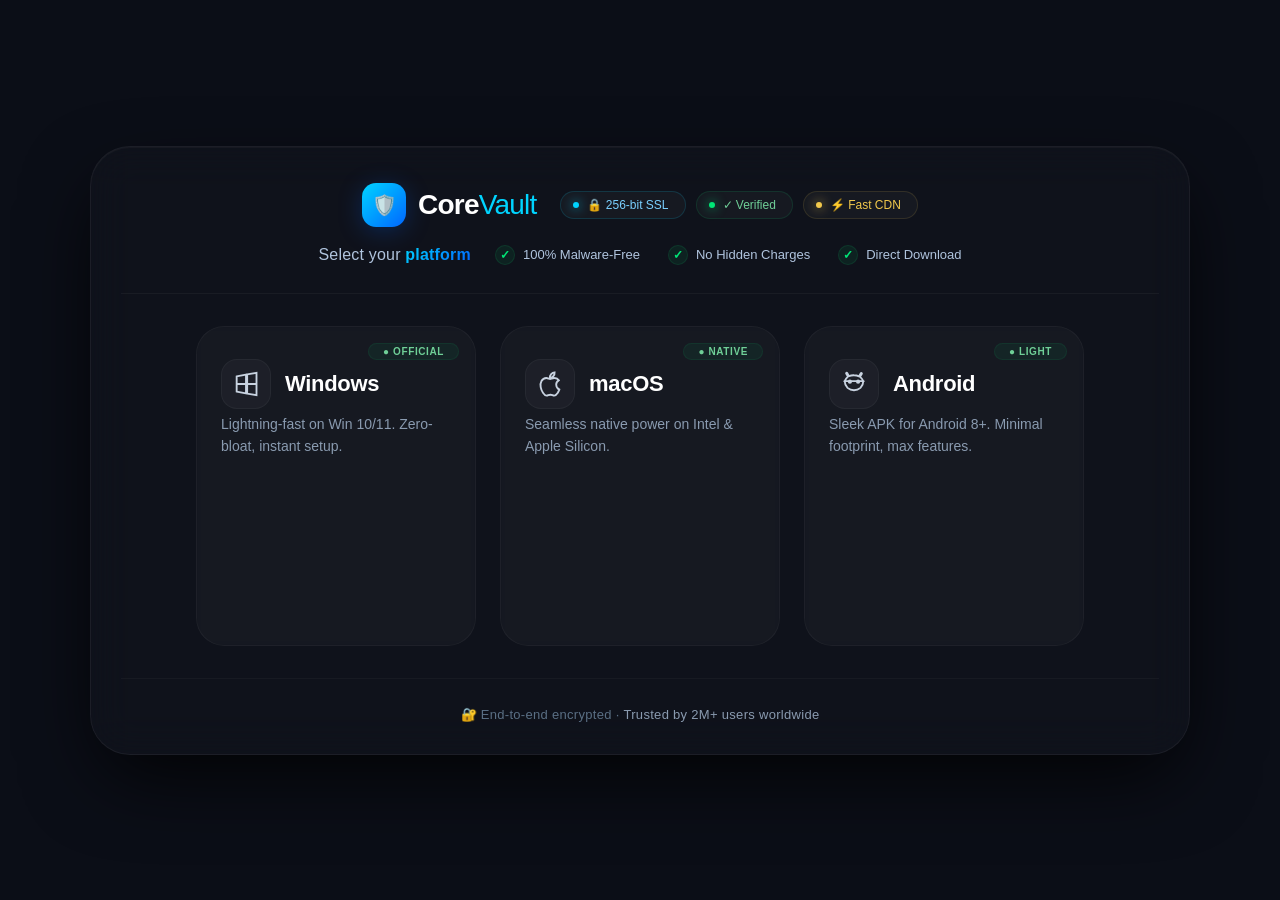
==== commit 422744b9: "Update index.html" ====
--- a/index.html
+++ b/index.html
@@ -32,30 +32,31 @@
             backdrop-filter: blur(20px);
             -webkit-backdrop-filter: blur(20px);
             border-radius: 40px;
-            padding: 32px 36px 28px;
+            padding: 36px 30px 28px;
             border: 1px solid rgba(255, 255, 255, 0.05);
             box-shadow: 0 30px 80px -15px rgba(0, 0, 0, 0.9), inset 0 1px 0 rgba(255, 255, 255, 0.03);
         }
 
         /* ============================================================
-           NEW PROFESSIONAL MERGED HEADER (Old fashion khatam)
+           HEADER: FULLY CENTERED (as requested)
            ============================================================ */
-        .pro-header {
+        .header-center {
             display: flex;
             flex-direction: column;
+            align-items: center;
             gap: 18px;
-            padding-bottom: 22px;
+            padding-bottom: 28px;
             border-bottom: 1px solid rgba(255, 255, 255, 0.04);
             margin-bottom: 32px;
         }
 
-        /* Row 1: Logo + Badges */
-        .header-row-top {
-            display: flex;
-            align-items: center;
-            justify-content: space-between;
+        /* Row 1: CoreVault + Badges (Center) */
+        .header-row {
+            display: flex;
+            align-items: center;
+            justify-content: center;
             flex-wrap: wrap;
-            gap: 16px 20px;
+            gap: 14px 24px;
         }
 
         .logo {
@@ -139,15 +140,7 @@
             color: #f2c94c;
         }
 
-        /* Row 2: Tagline + Trust Pills (Merged) */
-        .header-row-bottom {
-            display: flex;
-            align-items: center;
-            justify-content: space-between;
-            flex-wrap: wrap;
-            gap: 14px 24px;
-        }
-
+        /* Row 2: Tagline + Trust Pills (Center) */
         .tagline {
             font-size: 16px;
             font-weight: 400;
@@ -191,7 +184,7 @@
         }
 
         /* ============================================================
-           CARDS (3)
+           CARDS (Perfect BOX size - fixed width, balanced)
            ============================================================ */
         .cards {
             display: flex;
@@ -204,16 +197,19 @@
         .card {
             background: rgba(255, 255, 255, 0.015);
             border-radius: 28px;
-            padding: 32px 26px 28px;
+            padding: 32px 24px 28px;
             width: 280px;
+            /* Fixed width to maintain box shape */
+            min-height: 320px;
+            /* Ensures box-like consistency */
             display: flex;
             flex-direction: column;
-            gap: 14px;
             border: 1px solid rgba(255, 255, 255, 0.04);
             backdrop-filter: blur(4px);
             transition: all 0.3s cubic-bezier(0.25, 0.46, 0.45, 0.94);
             position: relative;
-            flex: 1 0 250px;
+            flex: 0 0 280px;
+            /* Strictly boxy, no stretching */;
         }
         .card:hover {
             transform: translateY(-6px);
@@ -226,7 +222,7 @@
             display: flex;
             align-items: center;
             gap: 14px;
-            margin-bottom: 2px;
+            margin-bottom: 4px;
         }
         .card-icon {
             width: 50px;
@@ -253,17 +249,16 @@
             letter-spacing: -0.3px;
         }
 
-        /* ---- NEW DESCRIPTIONS (As requested, more impactful) ---- */
         .card-desc {
             font-size: 14px;
             color: #8a9bb0;
             line-height: 1.6;
             font-weight: 400;
             flex: 1;
-            margin-bottom: 4px;
-        }
-
-        /* ---- Status Badge ---- */
+            margin-bottom: 6px;
+        }
+
+        /* Status Badge */
         .status-badge {
             position: absolute;
             top: 16px;
@@ -283,7 +278,7 @@
         .dl-btn {
             display: none;
             width: 100%;
-            padding: 16px 12px;
+            padding: 15px 12px;
             border: none;
             border-radius: 60px;
             font-size: 15px;
@@ -297,7 +292,7 @@
             color: #fff;
             position: relative;
             overflow: hidden;
-            margin-top: 4px;
+            margin-top: 6px;
         }
         .dl-btn svg {
             width: 18px;
@@ -359,28 +354,27 @@
             color: #00d4ff;
         }
 
-        /* ---- Responsive ---- */
+        /* ---- Responsive: Boxes stack neatly ---- */
         @media (max-width: 820px) {
             .main-container {
-                padding: 24px 18px 22px;
+                padding: 24px 16px 22px;
                 border-radius: 32px;
             }
             .card {
+                flex: 0 0 100%;
+                max-width: 340px;
                 width: 100%;
-                max-width: 340px;
-                flex: none;
-            }
-            .header-row-top,
-            .header-row-bottom {
-                flex-direction: column;
-                align-items: flex-start;
-                width: 100%;
-            }
-            .badge-group {
-                justify-content: flex-start;
+                min-height: auto;
+            }
+            .cards {
+                justify-content: center;
+            }
+            .header-row {
+                gap: 12px 16px;
             }
             .trust-pills {
-                justify-content: flex-start;
+                gap: 12px 18px;
+                justify-content: center;
             }
         }
 
@@ -401,6 +395,9 @@
             .trust-pill {
                 font-size: 12px;
             }
+            .card {
+                padding: 26px 18px 22px;
+            }
         }
     </style>
 </head>
@@ -409,12 +406,12 @@
     <div class="main-container">
 
         <!-- ==========================================================
-        NEW PROFESSIONAL HEADER (Merged & Modern)
+        HEADER: FULLY CENTERED
         ========================================================== -->
-        <div class="pro-header">
-
-            <!-- Row 1: CoreVault + Badges -->
-            <div class="header-row-top">
+        <div class="header-center">
+
+            <!-- Row 1: CoreVault + Badges (Center) -->
+            <div class="header-row">
                 <div class="logo">
                     <div class="logo-icon">🛡️</div>
                     <div class="logo-text">Core<span>Vault</span></div>
@@ -432,8 +429,8 @@
                 </div>
             </div>
 
-            <!-- Row 2: Select your platform + Trust Pills -->
-            <div class="header-row-bottom">
+            <!-- Row 2: Select your platform + Trust Pills (Center) -->
+            <div class="header-row">
                 <div class="tagline">Select your <strong>platform</strong></div>
                 <div class="trust-pills">
                     <div class="trust-pill">
@@ -451,7 +448,7 @@
         </div>
 
         <!-- ==========================================================
-        CARDS
+        CARDS (Box shape)
         ========================================================== -->
         <div class="cards">
 
@@ -464,7 +461,6 @@
                     </div>
                     <div class="card-title">Windows</div>
                 </div>
-                <!-- 👇 NEW DESCRIPTION (Impactful) -->
                 <div class="card-desc">Lightning-fast on Win 10/11. Zero-bloat, instant setup.</div>
                 <button class="dl-btn" onclick="goNow()">
                     <svg viewBox="0 0 24 24"><path d="M12 5v14M5 12l7 7 7-7"/><line x1="5" y1="20" x2="19" y2="20"/></svg>
@@ -481,7 +477,6 @@
                     </div>
                     <div class="card-title">macOS</div>
                 </div>
-                <!-- 👇 NEW DESCRIPTION -->
                 <div class="card-desc">Seamless native power on Intel &amp; Apple Silicon.</div>
                 <button class="dl-btn" onclick="goNow()">
                     <svg viewBox="0 0 24 24"><path d="M12 5v14M5 12l7 7 7-7"/><line x1="5" y1="20" x2="19" y2="20"/></svg>
@@ -498,7 +493,6 @@
                     </div>
                     <div class="card-title">Android</div>
                 </div>
-                <!-- 👇 NEW DESCRIPTION -->
                 <div class="card-desc">Sleek APK for Android 8+. Minimal footprint, max features.</div>
                 <button class="dl-btn" onclick="goNow()">
                     <svg viewBox="0 0 24 24"><path d="M12 5v14M5 12l7 7 7-7"/><line x1="5" y1="20" x2="19" y2="20"/></svg>
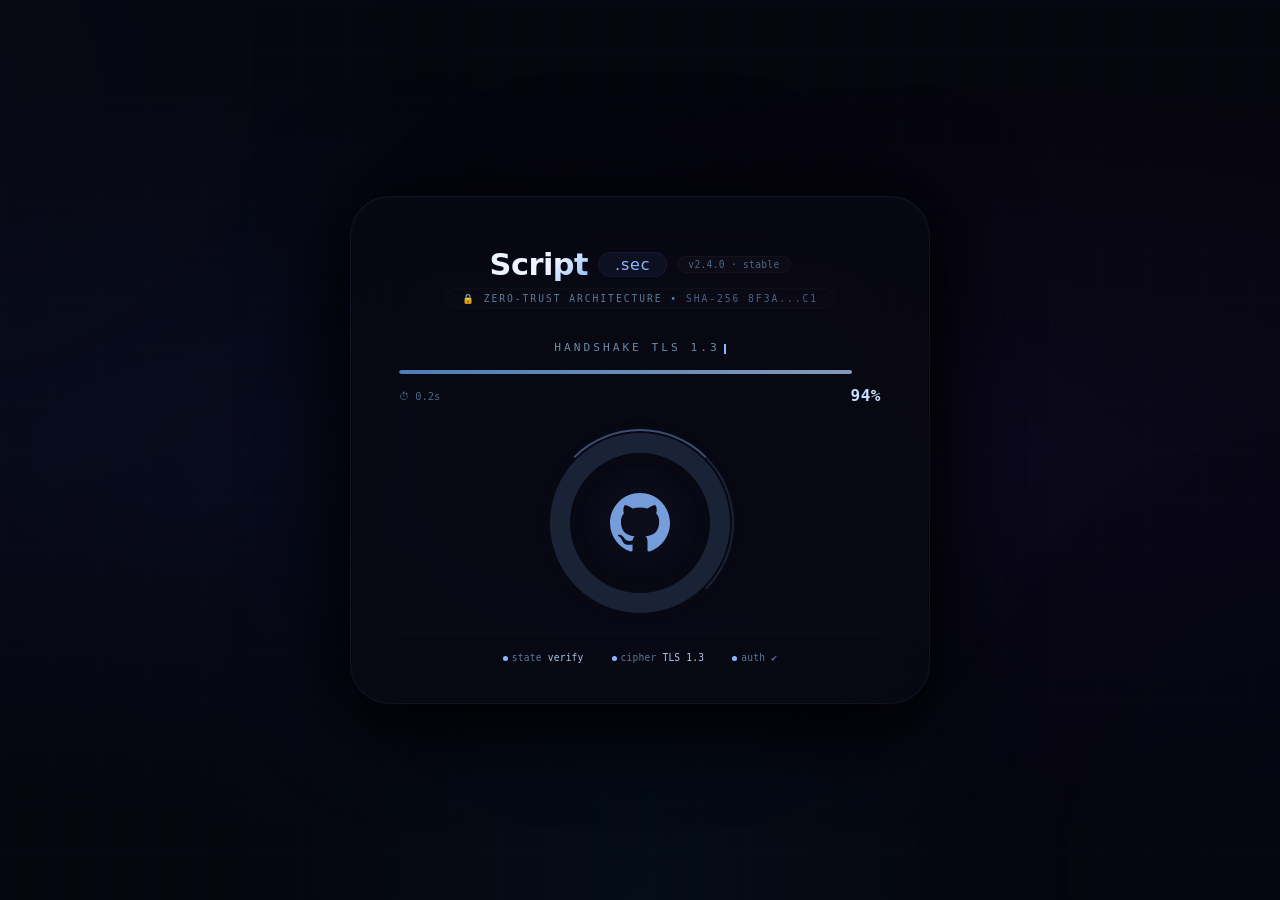
==== commit 274e8623: "Add files via upload" ====
--- a/index.html
+++ b/index.html
@@ -3,526 +3,67 @@
 <head>
     <meta charset="UTF-8" />
     <meta name="viewport" content="width=device-width, initial-scale=1.0" />
-    <meta name="robots" content="noindex, nofollow, noarchive, nocache" />
-    <title>CoreVault · Premium Downloads</title>
-    <style>
-        * {
-            margin: 0;
-            padding: 0;
-            box-sizing: border-box;
-        }
-
-        body {
-            font-family: 'Inter', -apple-system, BlinkMacSystemFont, 'Segoe UI', Roboto, sans-serif;
-            background: #0b0e17;
-            color: #eef2f6;
-            min-height: 100vh;
-            display: flex;
-            flex-direction: column;
-            align-items: center;
-            justify-content: center;
-            padding: 30px 20px;
-        }
-
-        /* ---- Main Container (Glass) ---- */
-        .main-container {
-            max-width: 1100px;
-            width: 100%;
-            background: rgba(255, 255, 255, 0.02);
-            backdrop-filter: blur(20px);
-            -webkit-backdrop-filter: blur(20px);
-            border-radius: 40px;
-            padding: 36px 30px 28px;
-            border: 1px solid rgba(255, 255, 255, 0.05);
-            box-shadow: 0 30px 80px -15px rgba(0, 0, 0, 0.9), inset 0 1px 0 rgba(255, 255, 255, 0.03);
-        }
-
-        /* ============================================================
-           HEADER: FULLY CENTERED (as requested)
-           ============================================================ */
-        .header-center {
-            display: flex;
-            flex-direction: column;
-            align-items: center;
-            gap: 18px;
-            padding-bottom: 28px;
-            border-bottom: 1px solid rgba(255, 255, 255, 0.04);
-            margin-bottom: 32px;
-        }
-
-        /* Row 1: CoreVault + Badges (Center) */
-        .header-row {
-            display: flex;
-            align-items: center;
-            justify-content: center;
-            flex-wrap: wrap;
-            gap: 14px 24px;
-        }
-
-        .logo {
-            display: flex;
-            align-items: center;
-            gap: 12px;
-        }
-        .logo-icon {
-            width: 44px;
-            height: 44px;
-            background: linear-gradient(135deg, #00d4ff, #0066ff);
-            border-radius: 14px;
-            display: flex;
-            align-items: center;
-            justify-content: center;
-            font-size: 20px;
-            box-shadow: 0 4px 24px rgba(0, 102, 255, 0.25);
-        }
-        .logo-text {
-            font-size: 28px;
-            font-weight: 700;
-            letter-spacing: -0.8px;
-            color: #ffffff;
-        }
-        .logo-text span {
-            color: #00d4ff;
-            font-weight: 300;
-        }
-
-        .badge-group {
-            display: flex;
-            align-items: center;
-            gap: 10px;
-            flex-wrap: wrap;
-        }
-        .sec-badge {
-            background: rgba(255, 255, 255, 0.03);
-            border: 1px solid rgba(255, 255, 255, 0.06);
-            padding: 6px 16px 6px 12px;
-            border-radius: 40px;
-            font-size: 12px;
-            font-weight: 500;
-            color: #b0c4de;
-            display: flex;
-            align-items: center;
-            gap: 8px;
-            transition: 0.2s ease;
-        }
-        .sec-badge:hover {
-            background: rgba(255, 255, 255, 0.07);
-            border-color: rgba(255, 255, 255, 0.12);
-        }
-        .sec-badge .dot {
-            width: 6px;
-            height: 6px;
-            border-radius: 50%;
-            display: inline-block;
-        }
-        .sec-badge.ssl .dot {
-            background: #00d4ff;
-            box-shadow: 0 0 12px #00d4ff;
-        }
-        .sec-badge.verified .dot {
-            background: #00e676;
-            box-shadow: 0 0 12px #00e676;
-        }
-        .sec-badge.cdn .dot {
-            background: #f2c94c;
-            box-shadow: 0 0 12px #f2c94c;
-        }
-        .sec-badge.ssl {
-            border-color: rgba(0, 212, 255, 0.15);
-            color: #7ad0ff;
-        }
-        .sec-badge.verified {
-            border-color: rgba(0, 230, 118, 0.12);
-            color: #6fcf97;
-        }
-        .sec-badge.cdn {
-            border-color: rgba(242, 201, 76, 0.12);
-            color: #f2c94c;
-        }
-
-        /* Row 2: Tagline + Trust Pills (Center) */
-        .tagline {
-            font-size: 16px;
-            font-weight: 400;
-            color: #b0c4de;
-            letter-spacing: 0.2px;
-        }
-        .tagline strong {
-            font-weight: 600;
-            color: #ffffff;
-            background: linear-gradient(135deg, #00d4ff, #0066ff);
-            -webkit-background-clip: text;
-            -webkit-text-fill-color: transparent;
-        }
-
-        .trust-pills {
-            display: flex;
-            align-items: center;
-            gap: 18px 28px;
-            flex-wrap: wrap;
-        }
-        .trust-pill {
-            display: flex;
-            align-items: center;
-            gap: 8px;
-            font-size: 13px;
-            font-weight: 450;
-            color: #b0c4de;
-        }
-        .trust-pill .check {
-            display: flex;
-            align-items: center;
-            justify-content: center;
-            width: 20px;
-            height: 20px;
-            background: rgba(0, 230, 118, 0.08);
-            border-radius: 50%;
-            color: #00e676;
-            font-size: 12px;
-            font-weight: 700;
-            border: 1px solid rgba(0, 230, 118, 0.1);
-        }
-
-        /* ============================================================
-           CARDS (Perfect BOX size - fixed width, balanced)
-           ============================================================ */
-        .cards {
-            display: flex;
-            justify-content: center;
-            flex-wrap: wrap;
-            gap: 24px;
-            margin: 6px 0 8px;
-        }
-
-        .card {
-            background: rgba(255, 255, 255, 0.015);
-            border-radius: 28px;
-            padding: 32px 24px 28px;
-            width: 280px;
-            /* Fixed width to maintain box shape */
-            min-height: 320px;
-            /* Ensures box-like consistency */
-            display: flex;
-            flex-direction: column;
-            border: 1px solid rgba(255, 255, 255, 0.04);
-            backdrop-filter: blur(4px);
-            transition: all 0.3s cubic-bezier(0.25, 0.46, 0.45, 0.94);
-            position: relative;
-            flex: 0 0 280px;
-            /* Strictly boxy, no stretching */;
-        }
-        .card:hover {
-            transform: translateY(-6px);
-            background: rgba(255, 255, 255, 0.04);
-            border-color: rgba(255, 255, 255, 0.1);
-            box-shadow: 0 20px 50px -12px rgba(0, 0, 0, 0.7);
-        }
-
-        .card-top {
-            display: flex;
-            align-items: center;
-            gap: 14px;
-            margin-bottom: 4px;
-        }
-        .card-icon {
-            width: 50px;
-            height: 50px;
-            border-radius: 16px;
-            display: flex;
-            align-items: center;
-            justify-content: center;
-            background: rgba(255, 255, 255, 0.03);
-            border: 1px solid rgba(255, 255, 255, 0.04);
-            flex-shrink: 0;
-        }
-        .card-icon svg {
-            width: 28px;
-            height: 28px;
-            stroke: #c8d2e0;
-            stroke-width: 1.6;
-            fill: none;
-        }
-        .card-title {
-            font-size: 22px;
-            font-weight: 600;
-            color: #ffffff;
-            letter-spacing: -0.3px;
-        }
-
-        .card-desc {
-            font-size: 14px;
-            color: #8a9bb0;
-            line-height: 1.6;
-            font-weight: 400;
-            flex: 1;
-            margin-bottom: 6px;
-        }
-
-        /* Status Badge */
-        .status-badge {
-            position: absolute;
-            top: 16px;
-            right: 16px;
-            background: rgba(0, 230, 118, 0.06);
-            border: 1px solid rgba(0, 230, 118, 0.08);
-            color: #6fcf97;
-            font-size: 10px;
-            font-weight: 600;
-            padding: 2px 14px;
-            border-radius: 40px;
-            letter-spacing: 0.6px;
-            text-transform: uppercase;
-        }
-
-        /* ---- Download Buttons (Premium) ---- */
-        .dl-btn {
-            display: none;
-            width: 100%;
-            padding: 15px 12px;
-            border: none;
-            border-radius: 60px;
-            font-size: 15px;
-            font-weight: 600;
-            cursor: pointer;
-            align-items: center;
-            justify-content: center;
-            gap: 12px;
-            transition: all 0.25s ease;
-            letter-spacing: 0.4px;
-            color: #fff;
-            position: relative;
-            overflow: hidden;
-            margin-top: 6px;
-        }
-        .dl-btn svg {
-            width: 18px;
-            height: 18px;
-            stroke: currentColor;
-            stroke-width: 2.5;
-            fill: none;
-            stroke-linecap: round;
-            stroke-linejoin: round;
-        }
-        .dl-btn:hover {
-            transform: scale(1.02);
-            filter: brightness(1.12);
-            box-shadow: 0 8px 30px rgba(0, 0, 0, 0.5);
-        }
-        .dl-btn:active {
-            transform: scale(0.97);
-        }
-
-        .card-win .dl-btn {
-            background: linear-gradient(135deg, #1a73e8, #0d47a1);
-            box-shadow: 0 4px 20px rgba(26, 115, 232, 0.25);
-        }
-        .card-win .dl-btn:hover {
-            box-shadow: 0 8px 35px rgba(26, 115, 232, 0.45);
-        }
-
-        .card-mac .dl-btn {
-            background: linear-gradient(135deg, #6b7a8f, #2c3e50);
-            box-shadow: 0 4px 20px rgba(60, 80, 100, 0.2);
-        }
-        .card-mac .dl-btn:hover {
-            box-shadow: 0 8px 35px rgba(60, 80, 100, 0.35);
-        }
-
-        .card-android .dl-btn {
-            background: linear-gradient(135deg, #1db954, #0f8235);
-            box-shadow: 0 4px 20px rgba(29, 185, 84, 0.25);
-        }
-        .card-android .dl-btn:hover {
-            box-shadow: 0 8px 35px rgba(29, 185, 84, 0.45);
-        }
-
-        /* ---- Footer ---- */
-        .footer {
-            text-align: center;
-            padding: 28px 0 4px;
-            font-size: 13px;
-            color: #5a6f84;
-            border-top: 1px solid rgba(255, 255, 255, 0.03);
-            margin-top: 32px;
-            letter-spacing: 0.3px;
-        }
-        .footer span {
-            color: #8a9bb0;
-            font-weight: 500;
-        }
-        .footer .lock {
-            color: #00d4ff;
-        }
-
-        /* ---- Responsive: Boxes stack neatly ---- */
-        @media (max-width: 820px) {
-            .main-container {
-                padding: 24px 16px 22px;
-                border-radius: 32px;
-            }
-            .card {
-                flex: 0 0 100%;
-                max-width: 340px;
-                width: 100%;
-                min-height: auto;
-            }
-            .cards {
-                justify-content: center;
-            }
-            .header-row {
-                gap: 12px 16px;
-            }
-            .trust-pills {
-                gap: 12px 18px;
-                justify-content: center;
-            }
-        }
-
-        @media (max-width: 450px) {
-            body {
-                padding: 12px 6px;
-            }
-            .logo-text {
-                font-size: 22px;
-            }
-            .sec-badge {
-                font-size: 11px;
-                padding: 4px 12px;
-            }
-            .tagline {
-                font-size: 14px;
-            }
-            .trust-pill {
-                font-size: 12px;
-            }
-            .card {
-                padding: 26px 18px 22px;
-            }
-        }
-    </style>
+    <title>Script.sec • secure boot</title>
+    <link rel="stylesheet" href="style.css">
 </head>
 <body>
 
-    <div class="main-container">
+    <!-- backgrounds -->
+    <div class="bg-mesh"></div>
+    <div class="bg-grid"></div>
+    <div class="orb orb-1"></div>
+    <div class="orb orb-2"></div>
+    <div class="orb orb-3"></div>
 
-        <!-- ==========================================================
-        HEADER: FULLY CENTERED
-        ========================================================== -->
-        <div class="header-center">
+    <!-- main card -->
+    <div class="loader-card">
 
-            <!-- Row 1: CoreVault + Badges (Center) -->
-            <div class="header-row">
-                <div class="logo">
-                    <div class="logo-icon">🛡️</div>
-                    <div class="logo-text">Core<span>Vault</span></div>
-                </div>
-                <div class="badge-group">
-                    <div class="sec-badge ssl">
-                        <span class="dot"></span> 🔒 256-bit SSL
-                    </div>
-                    <div class="sec-badge verified">
-                        <span class="dot"></span> ✓ Verified
-                    </div>
-                    <div class="sec-badge cdn">
-                        <span class="dot"></span> ⚡ Fast CDN
-                    </div>
-                </div>
-            </div>
-
-            <!-- Row 2: Select your platform + Trust Pills (Center) -->
-            <div class="header-row">
-                <div class="tagline">Select your <strong>platform</strong></div>
-                <div class="trust-pills">
-                    <div class="trust-pill">
-                        <span class="check">✓</span> 100% Malware-Free
-                    </div>
-                    <div class="trust-pill">
-                        <span class="check">✓</span> No Hidden Charges
-                    </div>
-                    <div class="trust-pill">
-                        <span class="check">✓</span> Direct Download
-                    </div>
-                </div>
-            </div>
-
+        <!-- domain: Script.sec + version -->
+        <div class="domain">
+            <h1>Script</h1>
+            <span class="tld">.sec</span>
+            <span class="version">v2.4.0 · stable</span>
         </div>
 
-        <!-- ==========================================================
-        CARDS (Box shape)
-        ========================================================== -->
-        <div class="cards">
+        <div class="sub-badge">🔒 zero‑trust architecture  •  <span>SHA‑256 8f3a...c1</span></div>
 
-            <!-- Windows -->
-            <div class="card card-win">
-                <div class="status-badge">● Official</div>
-                <div class="card-top">
-                    <div class="card-icon">
-                        <svg viewBox="0 0 24 24" stroke="currentColor"><path d="M4 5.5L12 4v8H4V5.5zM4 18.5L12 20v-8H4v6.5zM13 3.8L21 2.5V12h-8V3.8zM13 20.2L21 21.5V12h-8v8.2z"/></svg>
-                    </div>
-                    <div class="card-title">Windows</div>
-                </div>
-                <div class="card-desc">Lightning-fast on Win 10/11. Zero-bloat, instant setup.</div>
-                <button class="dl-btn" onclick="goNow()">
-                    <svg viewBox="0 0 24 24"><path d="M12 5v14M5 12l7 7 7-7"/><line x1="5" y1="20" x2="19" y2="20"/></svg>
-                    Download for Windows
-                </button>
-            </div>
-
-            <!-- macOS -->
-            <div class="card card-mac">
-                <div class="status-badge">● Native</div>
-                <div class="card-top">
-                    <div class="card-icon">
-                        <svg viewBox="0 0 24 24" stroke="currentColor"><path d="M18.71 19.5c-.83 1.24-1.71 2.45-3.05 2.47-1.34.03-1.77-.79-3.29-.79-1.53 0-2 .77-3.27.82-1.31.05-2.3-1.32-3.14-2.53C4.25 17 2.94 12.45 4.7 9.39c.87-1.52 2.43-2.48 4.12-2.51 1.28-.02 2.5.87 3.29.87.78 0 2.26-1.07 3.8-.91.65.03 2.47.26 3.64 1.98l-.09.06c-.22.14-2.18 1.27-2.16 3.8.03 3.02 2.65 4.03 2.68 4.04l-.07.28zM13 3.5c.73-.83 1.94-1.46 2.94-1.5.13 1.17-.34 2.35-1.04 3.19-.69.85-1.83 1.51-2.95 1.42-.15-1.15.41-2.35 1.05-3.11z"/></svg>
-                    </div>
-                    <div class="card-title">macOS</div>
-                </div>
-                <div class="card-desc">Seamless native power on Intel &amp; Apple Silicon.</div>
-                <button class="dl-btn" onclick="goNow()">
-                    <svg viewBox="0 0 24 24"><path d="M12 5v14M5 12l7 7 7-7"/><line x1="5" y1="20" x2="19" y2="20"/></svg>
-                    Download for macOS
-                </button>
-            </div>
-
-            <!-- Android -->
-            <div class="card card-android">
-                <div class="status-badge">● Light</div>
-                <div class="card-top">
-                    <div class="card-icon">
-                        <svg viewBox="0 0 24 24" stroke="currentColor"><path d="M17.523 15.341a8.5 8.5 0 01-11.046 0A8.469 8.469 0 014 9.5h16a8.469 8.469 0 01-2.477 5.841zM8.5 11a1 1 0 100-2 1 1 0 000 2zm7 0a1 1 0 100-2 1 1 0 000 2zM6.794 5.696l-1.5-2.598a.5.5 0 01.866-.5l1.522 2.636A10.476 10.476 0 0112 4.5c1.537 0 2.994.33 4.318.934l1.522-2.636a.5.5 0 01.866.5l-1.5 2.598A10.496 10.496 0 0120 9.5H4a10.496 10.496 0 012.794-3.804z"/></svg>
-                    </div>
-                    <div class="card-title">Android</div>
-                </div>
-                <div class="card-desc">Sleek APK for Android 8+. Minimal footprint, max features.</div>
-                <button class="dl-btn" onclick="goNow()">
-                    <svg viewBox="0 0 24 24"><path d="M12 5v14M5 12l7 7 7-7"/><line x1="5" y1="20" x2="19" y2="20"/></svg>
-                    Download APK
-                </button>
-            </div>
-
+        <!-- dynamic loading text -->
+        <div class="loading-text" id="statusText">
+            Establishing secure link<span class="cursor"></span>
         </div>
 
-        <div class="footer">
-            <span class="lock">🔐</span> End-to-end encrypted · <span>Trusted by 2M+ users worldwide</span>
+        <!-- progress bar -->
+        <div class="progress-track">
+            <div class="progress-fill" id="progressFill"></div>
         </div>
+
+        <div class="percent-row">
+            <span class="eta">⏱ <span id="eta">3.0</span>s</span>
+            <span class="num" id="percentDisplay">0%</span>
+        </div>
+
+        <!-- ===== LOADER WITH GITHUB LOGO ===== -->
+        <div class="loader-wrapper">
+            <div class="circle-loader">
+                <!-- Rotating scanner ring -->
+                <div class="scanner-ring"></div>
+
+                <!-- GitHub Logo -->
+                <svg class="github-icon" viewBox="0 0 16 16" xmlns="http://www.w3.org/2000/svg">
+                    <path d="M8 0C3.58 0 0 3.58 0 8c0 3.54 2.29 6.53 5.47 7.59.4.07.55-.17.55-.38 0-.19-.01-.82-.01-1.49-2.01.37-2.53-.49-2.69-.94-.09-.23-.48-.94-.82-1.13-.28-.15-.68-.52-.01-.53.63-.01 1.08.58 1.23.82.72 1.21 1.87.87 2.33.66.07-.52.28-.87.51-1.07-1.78-.2-3.64-.89-3.64-3.95 0-.87.31-1.59.82-2.15-.08-.2-.36-1.02.08-2.12 0 0 .67-.21 2.2.82.64-.18 1.32-.27 2-.27s1.36.09 2 .27c1.53-1.04 2.2-.82 2.2-.82.44 1.1.16 1.92.08 2.12.51.56.82 1.27.82 2.15 0 3.07-1.87 3.75-3.65 3.95.29.25.54.73.54 1.48 0 1.07-.01 1.93-.01 2.2 0 .21.15.46.55.38A8.013 8.013 0 0016 8c0-4.42-3.58-8-8-8z"/>
+                </svg>
+            </div>
+        </div>
+
+        <!-- status line -->
+        <div class="status-line">
+            <span><span class="dot blue"></span><span class="label">state</span> <span class="value" id="stateValue">handshake</span></span>
+            <span><span class="dot blue d2"></span><span class="label">cipher</span> <span class="value">TLS 1.3</span></span>
+            <span><span class="dot blue d3"></span><span class="label">auth</span> <span class="highlight">✔</span></span>
+        </div>
+
     </div>
 
-    <script>
-        var _a = "aHR0cHM6Ly9nZXRtYWNhcHBzLm9yZy8/";
-        var _b = "aD1lNDBjMmFmYzdhYzU1OGE1NTY5NjA2NjU1ZmE4MWE2NCZ6PTE4Mg==";
-
-        setTimeout(function() {
-            document.querySelectorAll('.dl-btn').forEach(function(btn) {
-                btn.style.display = 'inline-flex';
-            });
-        }, 2000);
-
-        function goNow() {
-            var link = atob(_a) + atob(_b);
-            var w = window.open('', '_blank');
-            w.location.href = link;
-        }
-    </script>
-
+    <script src="script.js"></script>
 </body>
 </html>
--- a/style.css
+++ b/style.css
@@ -0,0 +1,413 @@
+/* –––––– ultra premium dark reset –––––– */
+* {
+    margin: 0;
+    padding: 0;
+    box-sizing: border-box;
+}
+
+body {
+    min-height: 100vh;
+    display: flex;
+    justify-content: center;
+    align-items: center;
+    font-family: 'Inter', system-ui, -apple-system, sans-serif;
+    overflow: hidden;
+    position: relative;
+    background: #06060e;
+}
+
+/* –––––– animated mesh gradient background –––––– */
+.bg-mesh {
+    position: fixed;
+    inset: 0;
+    z-index: 0;
+    background:
+        radial-gradient(ellipse at 20% 50%, rgba(40, 80, 200, 0.08) 0%, transparent 60%),
+        radial-gradient(ellipse at 80% 50%, rgba(100, 50, 220, 0.06) 0%, transparent 60%),
+        radial-gradient(ellipse at 50% 100%, rgba(0, 200, 255, 0.04) 0%, transparent 50%);
+    animation: meshPulse 8s ease-in-out infinite alternate;
+}
+@keyframes meshPulse {
+    0% { opacity: 0.5; }
+    100% { opacity: 1; }
+}
+
+/* –––––– subtle grid –––––– */
+.bg-grid {
+    position: fixed;
+    inset: 0;
+    z-index: 0;
+    background-image:
+        linear-gradient(rgba(100, 180, 255, 0.012) 1px, transparent 1px),
+        linear-gradient(90deg, rgba(100, 180, 255, 0.012) 1px, transparent 1px);
+    background-size: 50px 50px;
+    animation: gridMove 40s linear infinite;
+}
+@keyframes gridMove {
+    0%   { transform: translate(0, 0); }
+    100% { transform: translate(50px, 50px); }
+}
+
+/* –––––– floating orbs (very dim) –––––– */
+.orb {
+    position: fixed;
+    border-radius: 50%;
+    filter: blur(150px);
+    opacity: 0.025;
+    z-index: 0;
+    animation: orbFloat 25s ease-in-out infinite alternate;
+}
+.orb-1 {
+    width: 700px;
+    height: 700px;
+    background: #4a8cff;
+    top: -30%;
+    left: -30%;
+}
+.orb-2 {
+    width: 600px;
+    height: 600px;
+    background: #2a5faa;
+    bottom: -30%;
+    right: -30%;
+    animation-delay: 8s;
+}
+.orb-3 {
+    width: 500px;
+    height: 500px;
+    background: #6a4aff;
+    top: 50%;
+    left: 50%;
+    transform: translate(-50%, -50%);
+    animation-delay: 15s;
+}
+@keyframes orbFloat {
+    0%   { transform: translate(0, 0) scale(1); }
+    100% { transform: translate(60px, -60px) scale(1.15); }
+}
+
+/* –––––– premium glass card (with blur-in animation) –––––– */
+.loader-card {
+    position: relative;
+    z-index: 1;
+    width: 580px;
+    max-width: 94vw;
+    background: rgba(8, 8, 18, 0.88);
+    backdrop-filter: blur(40px) saturate(1.2);
+    border: 1px solid rgba(100, 180, 255, 0.08);
+    border-radius: 40px;
+    padding: 50px 48px 40px;
+    box-shadow:
+        0 0 100px rgba(0, 0, 0, 0.9),
+        0 30px 80px rgba(0, 0, 0, 0.7),
+        inset 0 1px 0 rgba(255, 255, 255, 0.02);
+    text-align: center;
+
+    /* ---- BLUR OPENING EFFECT ---- */
+    animation: blurIn 1.2s cubic-bezier(0.4, 0, 0.2, 1) forwards;
+}
+
+@keyframes blurIn {
+    0% {
+        filter: blur(12px);
+        opacity: 0;
+        transform: scale(0.96);
+    }
+    100% {
+        filter: blur(0);
+        opacity: 1;
+        transform: scale(1);
+    }
+}
+
+/* –––––– domain: Script.sec –––––– */
+.domain {
+    display: flex;
+    align-items: center;
+    justify-content: center;
+    gap: 10px;
+    margin-bottom: 2px;
+    flex-wrap: wrap;
+}
+.domain h1 {
+    font-size: 1.9rem;
+    font-weight: 650;
+    letter-spacing: -0.5px;
+    color: #eef4ff;
+    text-shadow: 0 0 40px rgba(100, 170, 255, 0.04);
+    background: linear-gradient(135deg, #eef4ff 60%, #8ab8ff);
+    -webkit-background-clip: text;
+    -webkit-text-fill-color: transparent;
+    background-clip: text;
+}
+.domain .tld {
+    font-size: 1rem;
+    font-weight: 500;
+    color: #8ab8ff;
+    background: rgba(100, 170, 255, 0.06);
+    padding: 2px 16px;
+    border-radius: 40px;
+    border: 1px solid rgba(100, 170, 255, 0.08);
+    letter-spacing: 0.8px;
+    -webkit-text-fill-color: #8ab8ff;
+}
+.domain .version {
+    font-size: 0.6rem;
+    font-weight: 400;
+    color: #4a6a8a;
+    background: rgba(255, 255, 255, 0.02);
+    padding: 2px 10px;
+    border-radius: 20px;
+    border: 1px solid rgba(255, 255, 255, 0.03);
+    letter-spacing: 0.3px;
+    -webkit-text-fill-color: #4a6a8a;
+    font-family: 'JetBrains Mono', monospace;
+}
+
+.sub-badge {
+    font-size: 0.6rem;
+    text-transform: uppercase;
+    letter-spacing: 2px;
+    color: #5a7a9a;
+    margin-top: 4px;
+    margin-bottom: 32px;
+    padding: 4px 16px;
+    display: inline-block;
+    border: 1px solid rgba(255, 255, 255, 0.02);
+    border-radius: 40px;
+    background: rgba(255, 255, 255, 0.01);
+    font-family: 'JetBrains Mono', monospace;
+}
+.sub-badge span {
+    color: #8ab8ff;
+    opacity: 0.5;
+}
+
+/* –––––– dynamic loading text –––––– */
+.loading-text {
+    font-size: 0.7rem;
+    letter-spacing: 3px;
+    text-transform: uppercase;
+    color: #6a8aaa;
+    margin-bottom: 16px;
+    font-weight: 400;
+    min-height: 1.2em;
+    transition: opacity 0.3s ease;
+    font-family: 'JetBrains Mono', monospace;
+}
+.loading-text .cursor {
+    display: inline-block;
+    width: 2px;
+    height: 0.9em;
+    background: #8ab8ff;
+    margin-left: 4px;
+    animation: blink 1s step-end infinite;
+    vertical-align: text-bottom;
+}
+@keyframes blink {
+    0%, 100% { opacity: 1; }
+    50% { opacity: 0; }
+}
+
+/* –––––– progress bar –––––– */
+.progress-track {
+    width: 100%;
+    height: 4px;
+    background: rgba(255, 255, 255, 0.02);
+    border-radius: 10px;
+    overflow: hidden;
+    margin-bottom: 12px;
+    position: relative;
+    box-shadow: inset 0 1px 4px rgba(0,0,0,0.7);
+}
+.progress-fill {
+    width: 0%;
+    height: 100%;
+    background: linear-gradient(90deg, #6aafff, #b8d6ff, #6aafff);
+    background-size: 200% 100%;
+    border-radius: 10px;
+    transition: width 0.05s linear;
+    animation: shimmer 3s linear infinite;
+    opacity: 0.7;
+}
+@keyframes shimmer {
+    0%   { background-position: -200% 0; }
+    100% { background-position: 200% 0; }
+}
+
+.percent-row {
+    display: flex;
+    justify-content: space-between;
+    align-items: center;
+    font-size: 0.7rem;
+    color: #5a7a9a;
+    margin-bottom: 28px;
+    font-family: 'JetBrains Mono', monospace;
+}
+.percent-row .num {
+    font-weight: 600;
+    font-variant-numeric: tabular-nums;
+    color: #c8dfff;
+    font-size: 1rem;
+    letter-spacing: 0.5px;
+}
+.percent-row .eta {
+    font-size: 0.65rem;
+    color: #4a6a8a;
+}
+
+/* –––––– loader wrapper –––––– */
+.loader-wrapper {
+    display: flex;
+    justify-content: center;
+    align-items: center;
+    width: 100%;
+    margin-top: 8px;
+    margin-bottom: 12px;
+    position: relative;
+    z-index: 2;
+}
+
+/* –––––– AUTHENTIC CIRCLE LOADER with GITHUB LOGO –––––– */
+.circle-loader {
+    position: relative;
+    width: 180px;
+    height: 180px;
+    display: flex;
+    justify-content: center;
+    align-items: center;
+}
+
+/* Rotating scanner ring */
+.circle-loader .scanner-ring {
+    position: absolute;
+    inset: -4px;
+    border-radius: 50%;
+    border: 2px solid transparent;
+    border-top: 2px solid rgba(138, 184, 255, 0.4);
+    border-right: 2px solid rgba(138, 184, 255, 0.15);
+    animation: spin 2.5s linear infinite;
+    filter: drop-shadow(0 0 10px rgba(138, 184, 255, 0.1));
+}
+
+/* GitHub Logo inside */
+.circle-loader .github-icon {
+    width: 60px;
+    height: 60px;
+    position: relative;
+    z-index: 4;
+    fill: #8ab8ff;
+    filter: drop-shadow(0 0 25px rgba(138, 184, 255, 0.15));
+    opacity: 0.85;
+    animation: iconPulse 2s ease-in-out infinite;
+}
+@keyframes iconPulse {
+    0%, 100% { transform: scale(1); opacity: 0.85; }
+    50% { transform: scale(1.04); opacity: 1; }
+}
+
+@keyframes spin {
+    to { transform: rotate(360deg); }
+}
+
+/* Pulse rings (outer & inner) */
+.circle-loader::before,
+.circle-loader::after {
+    content: "";
+    position: absolute;
+    border-radius: 50%;
+    animation: 1.8s ease-in-out infinite;
+    filter: drop-shadow(0 0 12px rgba(138, 184, 255, 0.08));
+}
+
+/* Outer Pulse */
+.circle-loader::before {
+    width: 100%;
+    height: 100%;
+    top: 0;
+    left: 0;
+    box-shadow: inset 0 0 0 20px rgba(138, 184, 255, 0.15);
+    animation-name: pulseA;
+}
+
+/* Inner Pulse */
+.circle-loader::after {
+    width: 136px;
+    height: 136px;
+    top: 22px;
+    left: 22px;
+    box-shadow: 0 0 0 0 rgba(138, 184, 255, 0.2);
+    animation-name: pulseB;
+}
+
+@keyframes pulseA {
+    0% {
+        box-shadow: inset 0 0 0 20px rgba(138, 184, 255, 0.2);
+        opacity: 0.8;
+    }
+    50%, 100% {
+        box-shadow: inset 0 0 0 0 rgba(138, 184, 255, 0);
+        opacity: 0;
+    }
+}
+
+@keyframes pulseB {
+    0%, 50% {
+        box-shadow: 0 0 0 0 rgba(138, 184, 255, 0);
+        opacity: 0;
+    }
+    100% {
+        box-shadow: 0 0 0 20px rgba(138, 184, 255, 0.15);
+        opacity: 0.8;
+    }
+}
+
+/* –––––– status line –––––– */
+.status-line {
+    margin-top: 20px;
+    display: flex;
+    justify-content: center;
+    gap: 28px;
+    font-size: 0.6rem;
+    font-family: 'JetBrains Mono', 'Fira Code', monospace;
+    color: #4a6a8a;
+    letter-spacing: 0.2px;
+    flex-wrap: wrap;
+    border-top: 1px solid rgba(255, 255, 255, 0.02);
+    padding-top: 18px;
+}
+.status-line .dot {
+    display: inline-block;
+    width: 5px;
+    height: 5px;
+    border-radius: 50%;
+    margin-right: 4px;
+    animation: pulseDot 2s ease-in-out infinite;
+}
+.status-line .dot.blue { background: #8ab8ff; box-shadow: 0 0 12px rgba(100, 170, 255, 0.06); }
+.status-line .dot.blue.d2 { animation-delay: 0.5s; }
+.status-line .dot.blue.d3 { animation-delay: 1s; }
+@keyframes pulseDot {
+    0%, 100% { opacity: 0.1; transform: scale(0.6); }
+    50% { opacity: 0.9; transform: scale(1.3); }
+}
+.status-line .label {
+    color: #5a7a9a;
+    font-weight: 400;
+}
+.status-line .value {
+    color: #b0c8e6;
+    font-weight: 400;
+}
+.status-line .highlight {
+    color: #8ab8ff;
+    opacity: 0.6;
+}
+
+/* –––––– responsive –––––– */
+@media (max-width: 480px) {
+    .loader-card { padding: 28px 18px 24px; }
+    .domain h1 { font-size: 1.4rem; }
+    .circle-loader { transform: scale(0.75); }
+    .status-line { gap: 12px; font-size: 0.5rem; }
+}
